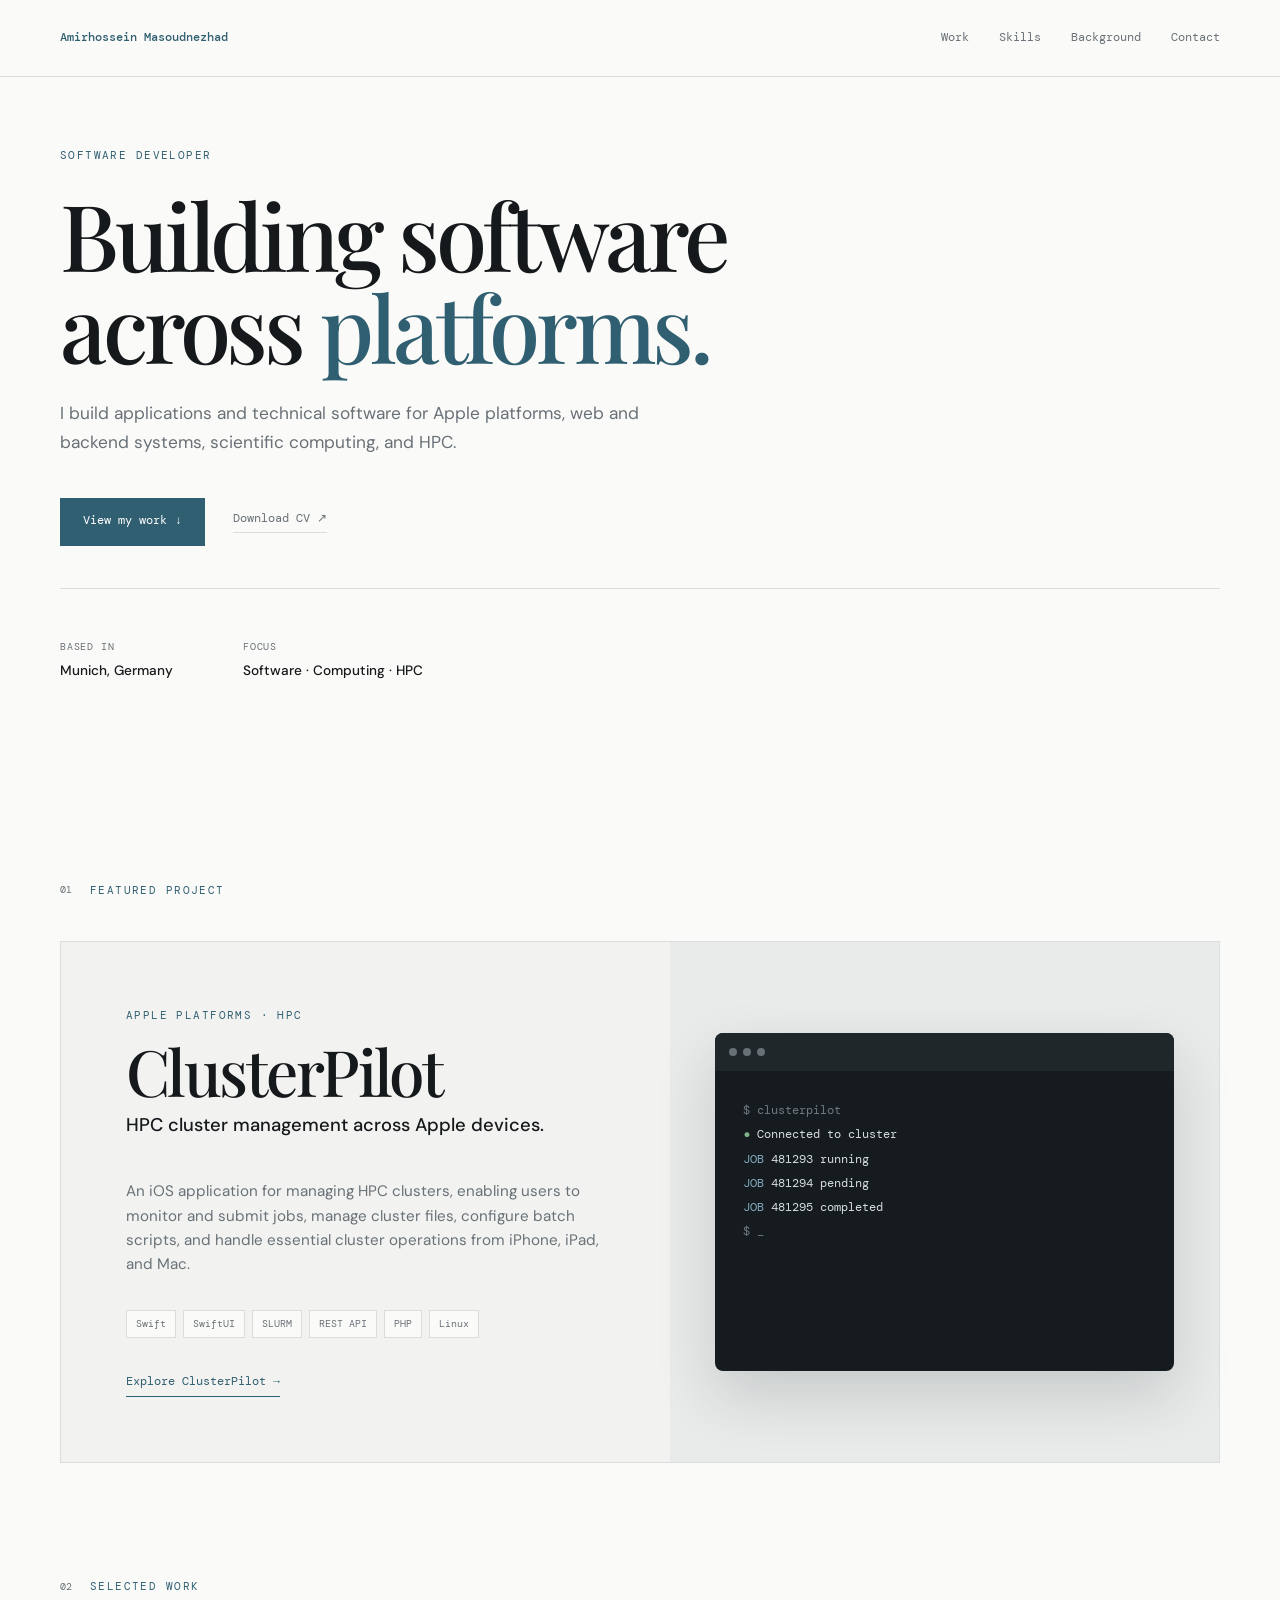
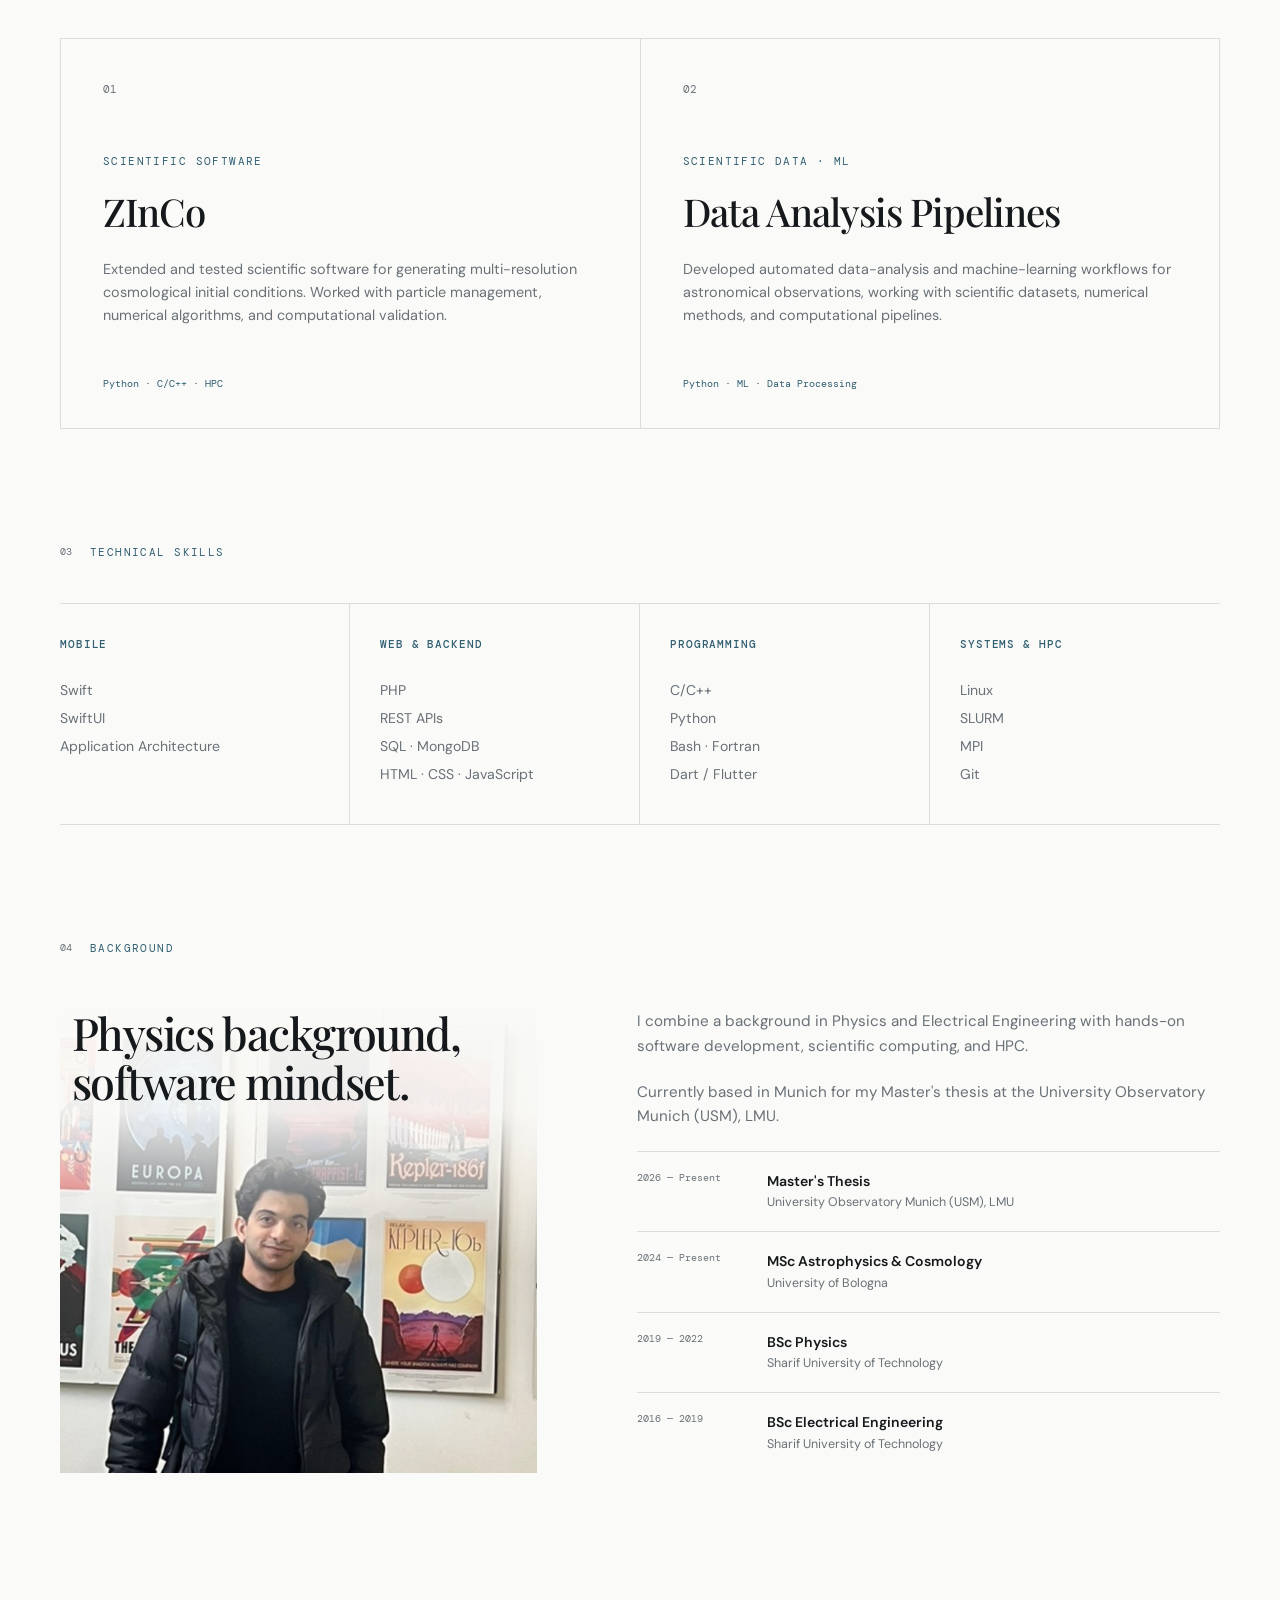
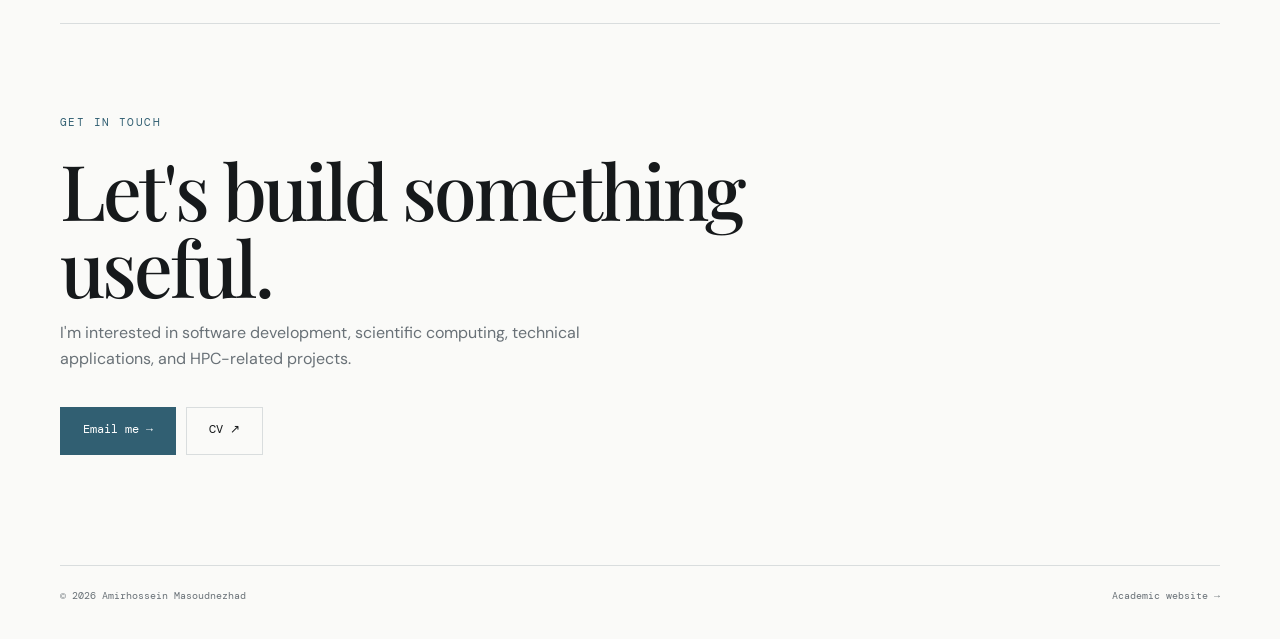
==== dev/index.html @ 4cfba71a "fixedDev" ====
<!doctype html>
<html lang="en">
  <head>
    <meta charset="UTF-8" />
    <meta name="viewport" content="width=device-width, initial-scale=1.0" />

    <meta
      name="description"
      content="Amirhossein Masoudnezhad — Software Developer"
    />

    <title>Amirhossein Masoudnezhad — Software Developer</title>

    <link rel="stylesheet" href="style.css" />
  </head>

  <body>
    <!-- NAVIGATION -->
    <header>
      <nav class="container nav">
        <a href="./" class="name">Amirhossein Masoudnezhad</a>

        <div class="nav-links">
          <a href="#work">Work</a>
          <a href="#skills">Skills</a>
          <a href="#background">Background</a>
          <a href="#contact">Contact</a>
        </div>
      </nav>
    </header>

    <main>
      <!-- HERO -->
      <section class="hero container">
        <div class="hero-content">
          <p class="eyebrow">SOFTWARE DEVELOPER</p>

          <h1>
            Building software<br />
            across <span>platforms.</span>
          </h1>

          <p class="hero-intro">
            I build applications and technical software for Apple platforms, web
            and backend systems, scientific computing, and HPC.
          </p>

          <div class="hero-links">
            <a class="button primary" href="#work">
              View my work <span>↓</span>
            </a>

            <a class="text-link" href="cv.pdf" target="_blank">
              Download CV ↗
            </a>
          </div>
        </div>

        <div class="hero-meta">
          <div>
            <span>Based in</span>
            <strong>Munich, Germany</strong>
          </div>

          <div>
            <span>Focus</span>
            <strong>Software · Computing · HPC</strong>
          </div>
        </div>
      </section>

      <!-- FEATURED PROJECT -->
      <section id="work" class="featured container">
        <div class="section-label">
          <span>01</span>
          <p>FEATURED PROJECT</p>
        </div>

        <div class="featured-card">
          <div class="featured-content">
            <p class="project-type">APPLE PLATFORMS · HPC</p>

            <h2>ClusterPilot</h2>

            <h3>HPC cluster management across Apple devices.</h3>

            <p>
              An iOS application for managing HPC clusters, enabling users to
              monitor and submit jobs, manage cluster files, configure batch
              scripts, and handle essential cluster operations from iPhone,
              iPad, and Mac.
            </p>

            <div class="tags">
              <span>Swift</span>
              <span>SwiftUI</span>
              <span>SLURM</span>
              <span>REST API</span>
              <span>PHP</span>
              <span>Linux</span>
            </div>

            <a class="project-link" href="/clusterpilot/">
              Explore ClusterPilot <span>→</span>
            </a>
          </div>

          <div class="featured-visual">
            <div class="terminal">
              <div class="terminal-bar">
                <span></span>
                <span></span>
                <span></span>
              </div>

              <div class="terminal-body">
                <div class="terminal-line muted">$ clusterpilot</div>

                <div class="terminal-line">
                  <span class="green">●</span>
                  Connected to cluster
                </div>

                <div class="terminal-line">
                  <span class="blue">JOB</span>
                  481293
                  <span class="muted">running</span>
                </div>

                <div class="terminal-line">
                  <span class="blue">JOB</span>
                  481294
                  <span class="muted">pending</span>
                </div>

                <div class="terminal-line">
                  <span class="blue">JOB</span>
                  481295
                  <span class="muted">completed</span>
                </div>

                <div class="terminal-line muted">$ _</div>
              </div>
            </div>
          </div>
        </div>
      </section>

      <!-- SELECTED WORK -->
      <section class="section container">
        <div class="section-label">
          <span>02</span>
          <p>SELECTED WORK</p>
        </div>

        <div class="work-grid">
          <article class="work-card">
            <div class="work-number">01</div>

            <p class="project-type">SCIENTIFIC SOFTWARE</p>

            <h2>ZInCo</h2>

            <p>
              Extended and tested scientific software for generating
              multi-resolution cosmological initial conditions. Worked with
              particle management, numerical algorithms, and computational
              validation.
            </p>

            <div class="card-footer">
              <span>Python · C/C++ · HPC</span>
            </div>
          </article>

          <article class="work-card">
            <div class="work-number">02</div>

            <p class="project-type">SCIENTIFIC DATA · ML</p>

            <h2>Data Analysis Pipelines</h2>

            <p>
              Developed automated data-analysis and machine-learning workflows
              for astronomical observations, working with scientific datasets,
              numerical methods, and computational pipelines.
            </p>

            <div class="card-footer">
              <span>Python · ML · Data Processing</span>
            </div>
          </article>
        </div>
      </section>

      <!-- SKILLS -->
      <section id="skills" class="section container">
        <div class="section-label">
          <span>03</span>
          <p>TECHNICAL SKILLS</p>
        </div>

        <div class="skills-grid">
          <div class="skill-group">
            <h3>Mobile</h3>
            <p>
              Swift<br />
              SwiftUI<br />
              Application Architecture
            </p>
          </div>

          <div class="skill-group">
            <h3>Web & Backend</h3>
            <p>
              PHP<br />
              REST APIs<br />
              SQL · MongoDB<br />
              HTML · CSS · JavaScript
            </p>
          </div>

          <div class="skill-group">
            <h3>Programming</h3>
            <p>
              C/C++<br />
              Python<br />
              Bash · Fortran<br />
              Dart / Flutter
            </p>
          </div>

          <div class="skill-group">
            <h3>Systems & HPC</h3>
            <p>
              Linux<br />
              SLURM<br />
              MPI<br />
              Git
            </p>
          </div>
        </div>
      </section>

      <!-- BACKGROUND -->
      <section id="background" class="section container">
        <div class="section-label">
          <span>04</span>
          <p>BACKGROUND</p>
        </div>

        <div class="background-grid">
          <div class="background-left">
            <h2>
              Physics background,<br />
              software mindset.
            </h2>
          </div>

          <div class="background-text">
            <p>
              I combine a background in Physics and Electrical Engineering with
              hands-on software development, scientific computing, and HPC.
            </p>

            <p>
              Currently based in Munich for my Master's thesis at the University
              Observatory Munich (USM), LMU.
            </p>

            <div class="education-line">
              <span>2026 — Present</span>
              <strong>Master's Thesis</strong>
              <small>University Observatory Munich (USM), LMU</small>
            </div>

            <div class="education-line">
              <span>2024 — Present</span>
              <strong>MSc Astrophysics & Cosmology</strong>
              <small>University of Bologna</small>
            </div>

            <div class="education-line">
              <span>2019 — 2022</span>
              <strong>BSc Physics</strong>
              <small>Sharif University of Technology</small>
            </div>

            <div class="education-line">
              <span>2016 — 2019</span>
              <strong>BSc Electrical Engineering</strong>
              <small>Sharif University of Technology</small>
            </div>
          </div>
        </div>
      </section>

      <!-- CONTACT -->
      <section id="contact" class="contact container">
        <p class="eyebrow">GET IN TOUCH</p>

        <h2>Let's build something useful.</h2>

        <p>
          I'm interested in software development, scientific computing,
          technical applications, and HPC-related projects.
        </p>

        <div class="contact-links">
          <a
            class="button primary"
            href="mailto:amirhos.masoudnezhad@studio.unibo.it"
          >
            Email me →
          </a>

          <a class="button secondary" href="cv.pdf" target="_blank"> CV ↗ </a>
        </div>
      </section>
    </main>

    <!-- FOOTER -->
    <footer class="container">
      <span>© 2026 Amirhossein Masoudnezhad</span>

      <a href="../">Academic website →</a>
    </footer>
  </body>
</html>
---- dev/style.css ----
@import url("https://fonts.googleapis.com/css2?family=DM+Mono:wght@400;500&family=DM+Sans:wght@400;500;600;700&family=Playfair+Display:wght@500;600&display=swap");

:root {
  --bg: #fafaf8;
  --surface: #f2f3f1;
  --text: #16191b;
  --muted: #697177;
  --line: #d9ddde;
  --accent: #315f72;
  --terminal: #151b1e;
  --terminal-text: #d7dee1;
  --max-width: 1160px;
}

* {
  box-sizing: border-box;
}

html {
  scroll-behavior: smooth;
}

body {
  margin: 0;
  background: var(--bg);
  color: var(--text);
  font-family: "DM Sans", sans-serif;
  line-height: 1.6;
}

a {
  color: inherit;
  text-decoration: none;
}

.container {
  width: min(calc(100% - 64px), var(--max-width));
  margin: 0 auto;
}

/* --------------------------------------------------
   NAVIGATION
-------------------------------------------------- */

header {
  position: sticky;
  top: 0;
  z-index: 1000;
  background: var(--bg);
  border-bottom: 1px solid var(--line);
}

.nav {
  height: 76px;
  display: flex;
  align-items: center;
}

.name {
  font-family: "DM Mono", monospace;
  font-size: 0.78rem;
  font-weight: 500;
  color: var(--accent);
}

.nav-links {
  display: flex;
  gap: 30px;
  margin-left: auto;
}

.nav-links a {
  font-family: "DM Mono", monospace;
  font-size: 0.72rem;
  color: var(--muted);
  transition: color 0.2s ease;
}

.nav-links a:hover {
  color: var(--accent);
}

/* --------------------------------------------------
   HERO
-------------------------------------------------- */

.hero {
  min-height: 690px;
  display: flex;
  flex-direction: column;
  justify-content: center;
  padding-top: 70px;
  padding-bottom: 85px;
}

.hero-content {
  max-width: 900px;
}

.eyebrow,
.project-type,
.section-label p {
  font-family: "DM Mono", monospace;
  font-size: 0.68rem;
  letter-spacing: 0.13em;
  color: var(--accent);
  margin: 0;
}

.hero h1 {
  margin: 24px 0 28px;
  font-family: "Playfair Display", serif;
  font-size: clamp(4rem, 7.2vw, 6.7rem);
  line-height: 0.99;
  font-weight: 500;
  letter-spacing: -0.045em;
}

.hero h1 span {
  color: var(--accent);
}

.hero-intro {
  max-width: 620px;
  margin: 0;
  color: var(--muted);
  font-size: 1.08rem;
  line-height: 1.7;
}

.hero-links {
  display: flex;
  align-items: center;
  gap: 28px;
  margin-top: 40px;
}

.button {
  display: inline-flex;
  align-items: center;
  justify-content: center;
  min-height: 48px;
  padding: 0 22px;
  border: 1px solid var(--accent);
  font-family: "DM Mono", monospace;
  font-size: 0.72rem;
  transition:
    background 0.2s ease,
    color 0.2s ease,
    transform 0.2s ease;
}

.button span {
  margin-left: 8px;
}

.button:hover {
  transform: translateY(-2px);
}

.button.primary {
  background: var(--accent);
  color: white;
}

.button.primary:hover {
  background: var(--text);
  border-color: var(--text);
}

.button.secondary {
  border-color: var(--line);
}

.button.secondary:hover {
  border-color: var(--accent);
  color: var(--accent);
}

.text-link {
  font-family: "DM Mono", monospace;
  font-size: 0.72rem;
  color: var(--muted);
  border-bottom: 1px solid var(--line);
  padding-bottom: 4px;
}

.text-link:hover {
  color: var(--accent);
  border-color: var(--accent);
}

.hero-meta {
  display: flex;
  gap: 70px;
  margin-top: auto;
  padding-top: 50px;
  border-top: 1px solid var(--line);
}

.hero-meta div {
  display: flex;
  flex-direction: column;
  gap: 5px;
}

.hero-meta span {
  font-family: "DM Mono", monospace;
  font-size: 0.62rem;
  color: var(--muted);
  text-transform: uppercase;
  letter-spacing: 0.08em;
}

.hero-meta strong {
  font-size: 0.85rem;
  font-weight: 500;
}

/* --------------------------------------------------
   SECTIONS
-------------------------------------------------- */

.section,
.featured {
  padding-top: 115px;
}

.section-label {
  display: flex;
  align-items: center;
  gap: 18px;
  margin-bottom: 42px;
}

.section-label span {
  font-family: "DM Mono", monospace;
  font-size: 0.65rem;
  color: var(--muted);
}

.section-label p {
  margin: 0;
}

/* --------------------------------------------------
   FEATURED PROJECT
-------------------------------------------------- */

.featured-card {
  display: grid;
  grid-template-columns: 1fr 0.9fr;
  min-height: 520px;
  background: var(--surface);
  border: 1px solid var(--line);
}

.featured-content {
  padding: 65px;
  display: flex;
  flex-direction: column;
  align-items: flex-start;
}

.featured-content h2 {
  margin: 14px 0 8px;
  font-family: "Playfair Display", serif;
  font-size: 4rem;
  line-height: 1;
  font-weight: 500;
  letter-spacing: -0.04em;
}

.featured-content h3 {
  margin: 0 0 24px;
  font-size: 1.15rem;
  font-weight: 500;
}

.featured-content > p:not(.project-type) {
  max-width: 500px;
  color: var(--muted);
  font-size: 0.95rem;
}

.tags {
  display: flex;
  flex-wrap: wrap;
  gap: 7px;
  margin-top: 18px;
}

.tags span {
  padding: 5px 9px;
  border: 1px solid var(--line);
  background: var(--bg);
  font-family: "DM Mono", monospace;
  font-size: 0.62rem;
  color: var(--muted);
}

.project-link {
  margin-top: auto;
  padding-top: 35px;
  color: var(--accent);
  font-family: "DM Mono", monospace;
  font-size: 0.72rem;
  border-bottom: 1px solid var(--accent);
  padding-bottom: 5px;
}

.featured-visual {
  display: flex;
  align-items: center;
  justify-content: center;
  padding: 45px;
  background: #e9ebea;
}

.terminal {
  width: 100%;
  max-width: 460px;
  overflow: hidden;
  background: var(--terminal);
  border-radius: 8px;
  box-shadow: 0 25px 60px rgba(20, 30, 35, 0.16);
}

.terminal-bar {
  height: 38px;
  display: flex;
  align-items: center;
  gap: 6px;
  padding: 0 14px;
  background: #20272a;
}

.terminal-bar span {
  width: 8px;
  height: 8px;
  border-radius: 50%;
  background: #667075;
}

.terminal-body {
  padding: 28px;
  min-height: 300px;
  font-family: "DM Mono", monospace;
  font-size: 0.72rem;
  line-height: 2.1;
  color: var(--terminal-text);
}

.terminal-line {
  white-space: nowrap;
}

.terminal-line.muted {
  color: #6f7b80;
}

.green {
  color: #7fb48b;
}

.blue {
  color: #82aabb;
}

/* --------------------------------------------------
   SELECTED WORK
-------------------------------------------------- */

.work-grid {
  display: grid;
  grid-template-columns: 1fr 1fr;
  border-top: 1px solid var(--line);
  border-left: 1px solid var(--line);
}

.work-card {
  position: relative;
  min-height: 390px;
  padding: 42px;
  border-right: 1px solid var(--line);
  border-bottom: 1px solid var(--line);
}

.work-number {
  margin-bottom: 55px;
  font-family: "DM Mono", monospace;
  font-size: 0.7rem;
  color: var(--muted);
}

.work-card h2 {
  margin: 10px 0 16px;
  font-family: "Playfair Display", serif;
  font-size: 2.4rem;
  font-weight: 500;
  letter-spacing: -0.025em;
}

.work-card > p:not(.project-type) {
  max-width: 500px;
  color: var(--muted);
  font-size: 0.9rem;
}

.card-footer {
  position: absolute;
  bottom: 36px;
  left: 42px;
  font-family: "DM Mono", monospace;
  font-size: 0.62rem;
  color: var(--accent);
}

/* --------------------------------------------------
   SKILLS
-------------------------------------------------- */

.skills-grid {
  display: grid;
  grid-template-columns: repeat(4, 1fr);
  border-top: 1px solid var(--line);
  border-bottom: 1px solid var(--line);
}

.skill-group {
  min-height: 220px;
  padding: 32px 30px;
  border-right: 1px solid var(--line);
}

.skill-group:first-child {
  padding-left: 0;
}

.skill-group:last-child {
  border-right: none;
  padding-right: 0;
}

.skill-group h3 {
  margin: 0 0 22px;
  font-family: "DM Mono", monospace;
  font-size: 0.7rem;
  font-weight: 500;
  text-transform: uppercase;
  letter-spacing: 0.08em;
  color: var(--accent);
}

.skill-group p {
  margin: 0;
  color: var(--muted);
  font-size: 0.88rem;
  line-height: 2;
}

/* --------------------------------------------------
   BACKGROUND
-------------------------------------------------- */

.background-grid {
  display: grid;
  grid-template-columns: 0.9fr 1.1fr;
  gap: 100px;
  padding-top: 10px;
  align-items: stretch;
}

.background-grid h2 {
  margin: 0;
  font-family: "Playfair Display", serif;
  font-size: 3.3rem;
  line-height: 1.08;
  font-weight: 500;
  letter-spacing: -0.035em;
}

.background-text > p {
  margin: 0 0 22px;
  color: var(--muted);
  font-size: 0.95rem;
}

.education-line {
  display: grid;
  grid-template-columns: 110px 1fr;
  column-gap: 20px;
  row-gap: 1px;
  padding: 18px 0;
  border-top: 1px solid var(--line);
}

.education-line span {
  grid-row: span 2;
  font-family: "DM Mono", monospace;
  font-size: 0.62rem;
  color: var(--muted);
}

.education-line strong {
  font-size: 0.88rem;
  font-weight: 600;
}

.education-line small {
  color: var(--muted);
  font-size: 0.78rem;
}

.background-left {
  position: relative;
  min-height: 0;

  display: flex;
  align-items: flex-start;

  overflow: hidden;

  background-image: url("images/profile.JPG");
  background-size: cover;
  background-position: center;
}

.background-left::before {
  content: "";
  position: absolute;
  inset: 0;
  background: linear-gradient(
    to bottom,
    rgba(250, 250, 248, 0.97) 0%,
    rgba(250, 250, 248, 0.92) 22%,
    rgba(250, 250, 248, 0.08) 55%,
    /* rgba(250, 250, 248, 0.25) 62%, */ /* rgba(250, 250, 248, 0.05) 78%, */
    rgba(250, 250, 248, 0) 100%
  );
  z-index: 1;
}

.background-left h2 {
  position: relative;
  z-index: 2;

  margin: 0;
  padding: 0 12px;

  font-family: "Playfair Display", serif;
  font-size: 2.8rem;
  line-height: 1.08;
  font-weight: 500;
  letter-spacing: -0.035em;
}

/* --------------------------------------------------
   CONTACT
-------------------------------------------------- */

.contact {
  margin-top: 150px;
  padding-top: 90px;
  padding-bottom: 110px;
  border-top: 1px solid var(--line);
}

.contact h2 {
  max-width: 700px;
  margin: 20px 0 16px;
  font-family: "Playfair Display", serif;
  font-size: clamp(3rem, 6vw, 5.2rem);
  line-height: 1;
  font-weight: 500;
  letter-spacing: -0.04em;
}

.contact > p:not(.eyebrow) {
  max-width: 520px;
  color: var(--muted);
}

.contact-links {
  display: flex;
  gap: 10px;
  margin-top: 35px;
}

/* --------------------------------------------------
   FOOTER
-------------------------------------------------- */

footer {
  display: flex;
  justify-content: space-between;
  padding-top: 22px;
  padding-bottom: 35px;
  border-top: 1px solid var(--line);
  font-family: "DM Mono", monospace;
  font-size: 0.62rem;
  color: var(--muted);
}

footer a:hover {
  color: var(--accent);
}

/* --------------------------------------------------
   RESPONSIVE
-------------------------------------------------- */

@media (max-width: 850px) {
  .container {
    width: min(calc(100% - 36px), var(--max-width));
  }

  .nav {
    gap: 20px;
  }

  .nav-links {
    gap: 18px;
  }

  .hero {
    min-height: 620px;
    padding-top: 60px;
  }

  .hero h1 {
    font-size: clamp(3.3rem, 14vw, 5.5rem);
  }

  .hero-meta {
    flex-direction: column;
    gap: 20px;
  }

  .featured-card {
    grid-template-columns: 1fr;
  }

  .featured-content {
    padding: 40px;
  }

  .featured-content h2 {
    font-size: 3.2rem;
  }

  .featured-visual {
    min-height: 360px;
  }

  .work-grid {
    grid-template-columns: 1fr;
  }

  .skills-grid {
    grid-template-columns: 1fr 1fr;
  }

  .background-grid {
    grid-template-columns: 1fr;
    gap: 50px;
  }
}

@media (max-width: 550px) {
  .container {
    width: min(calc(100% - 30px), var(--max-width));
  }

  .nav {
    height: 68px;
  }

  .name {
    font-size: 0.68rem;
  }

  .nav-links {
    gap: 12px;
  }

  .nav-links a {
    font-size: 0.62rem;
  }

  .hero {
    min-height: 600px;
  }

  .hero-links {
    flex-direction: column;
    align-items: flex-start;
  }

  .featured-content {
    padding: 30px;
  }

  .featured-visual {
    padding: 25px;
  }

  .work-card {
    min-height: 350px;
    padding: 30px;
  }

  .card-footer {
    left: 30px;
  }

  .skills-grid {
    grid-template-columns: 1fr;
  }

  .skill-group {
    min-height: auto;
  }

  .background-grid h2 {
    font-size: 2.6rem;
  }

  .contact-links {
    flex-direction: column;
    align-items: flex-start;
  }

  footer {
    flex-direction: column;
    gap: 8px;
  }
}
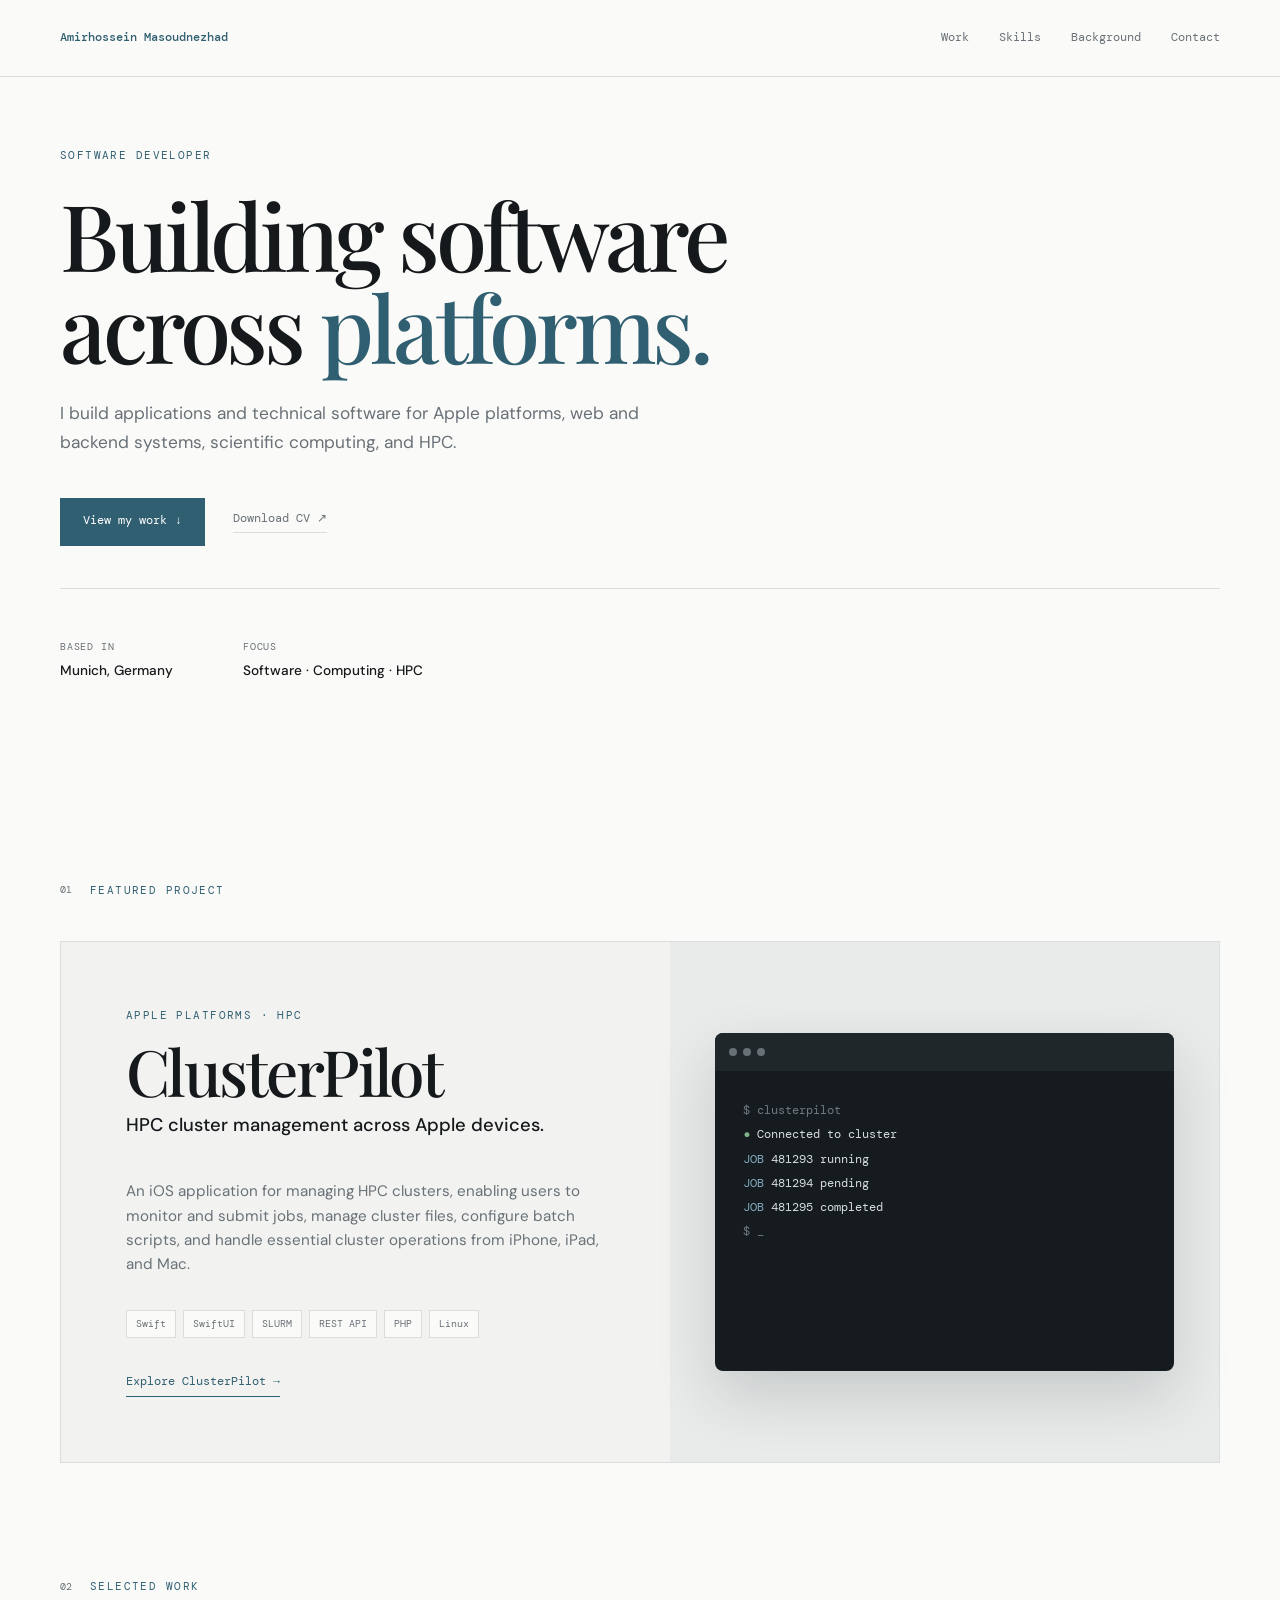
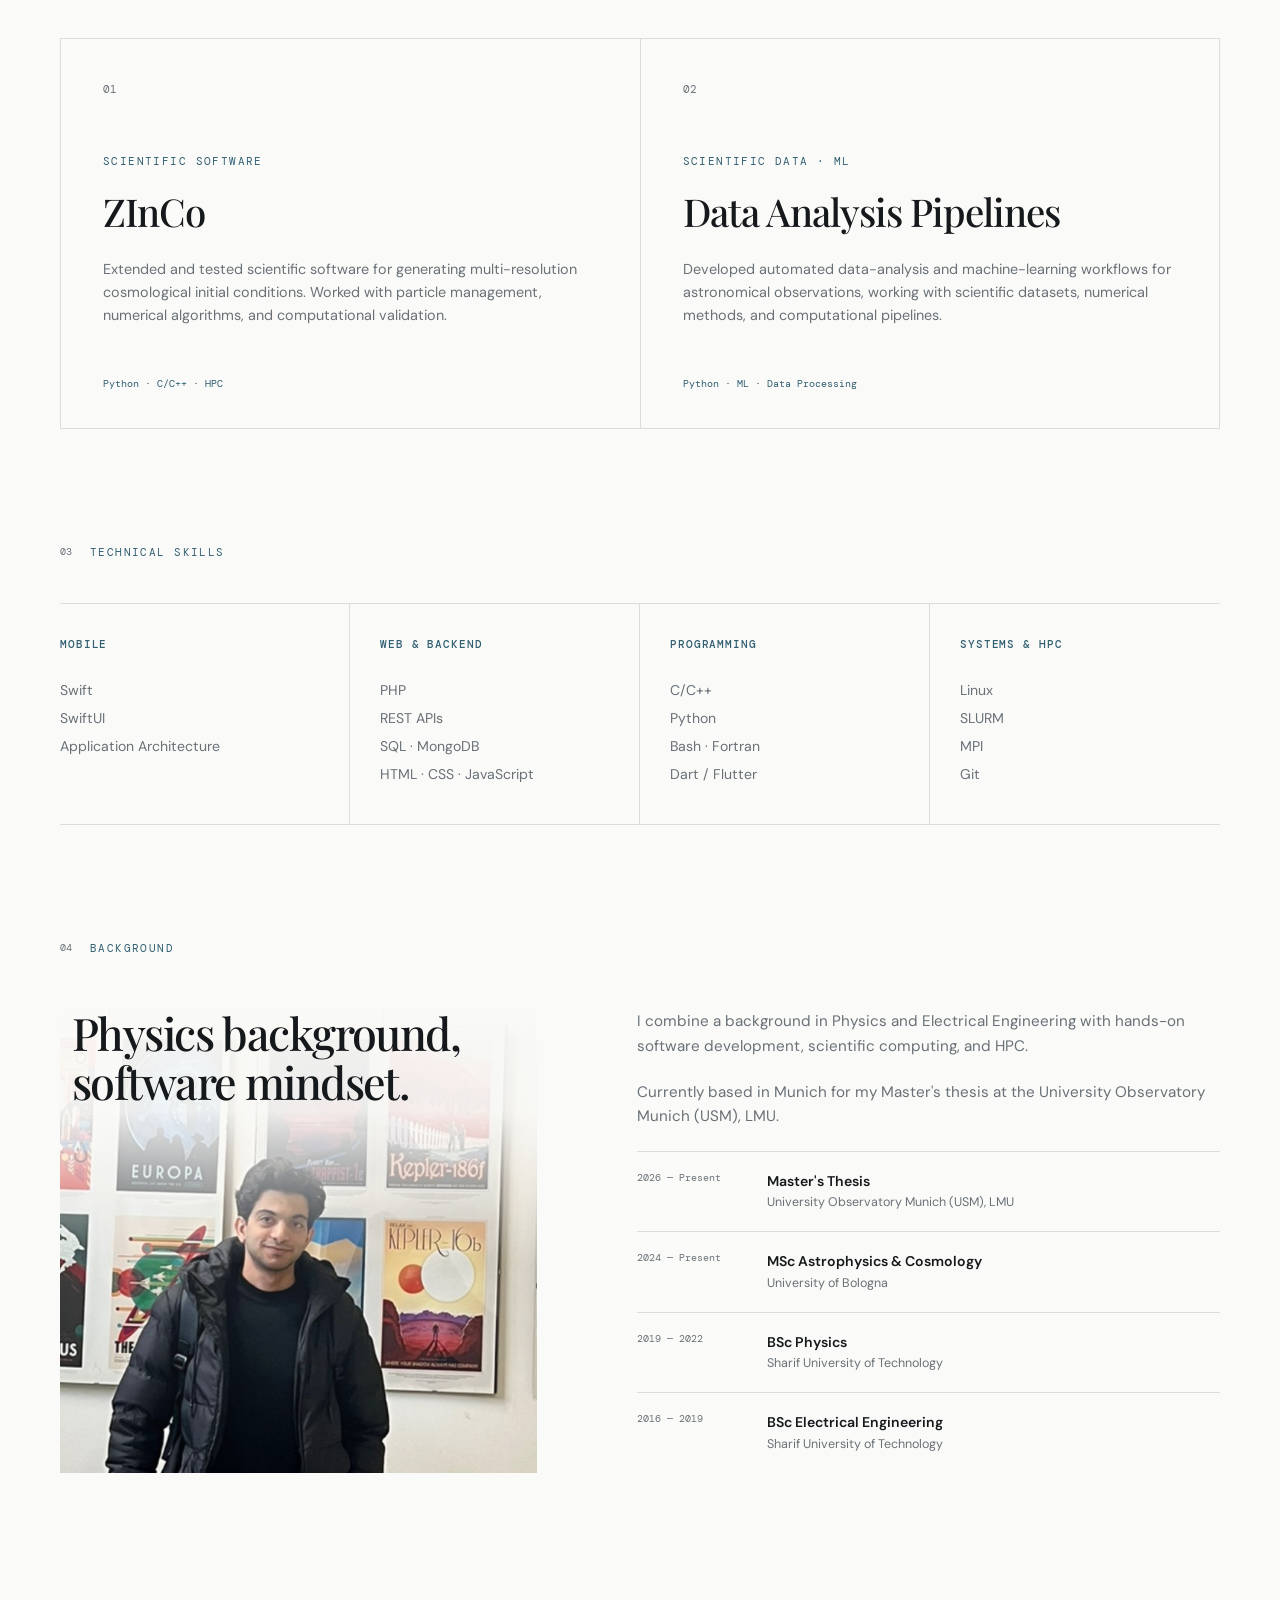
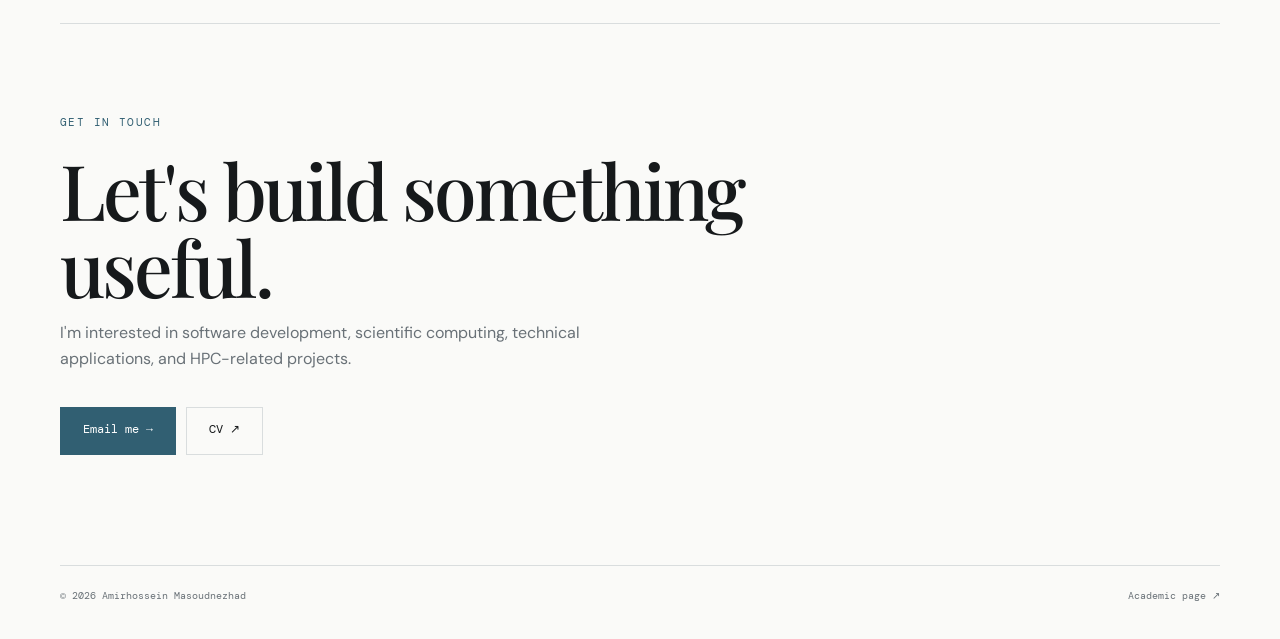
==== commit 3d173243: "fixedP" ====
--- a/dev/index.html
+++ b/dev/index.html
@@ -12,6 +12,7 @@
     <title>Amirhossein Masoudnezhad — Software Developer</title>
 
     <link rel="stylesheet" href="style.css" />
+    <link rel="icon" type="image/png" href="images/icon.png" />
   </head>
 
   <body>
@@ -100,7 +101,7 @@
               <span>Linux</span>
             </div>
 
-            <a class="project-link" href="/clusterpilot/">
+            <a class="project-link" href="./cp/">
               Explore ClusterPilot <span>→</span>
             </a>
           </div>
@@ -323,7 +324,7 @@
     <footer class="container">
       <span>© 2026 Amirhossein Masoudnezhad</span>
 
-      <a href="../">Academic website →</a>
+      <a href="../">Academic page ↗</a>
     </footer>
   </body>
 </html>
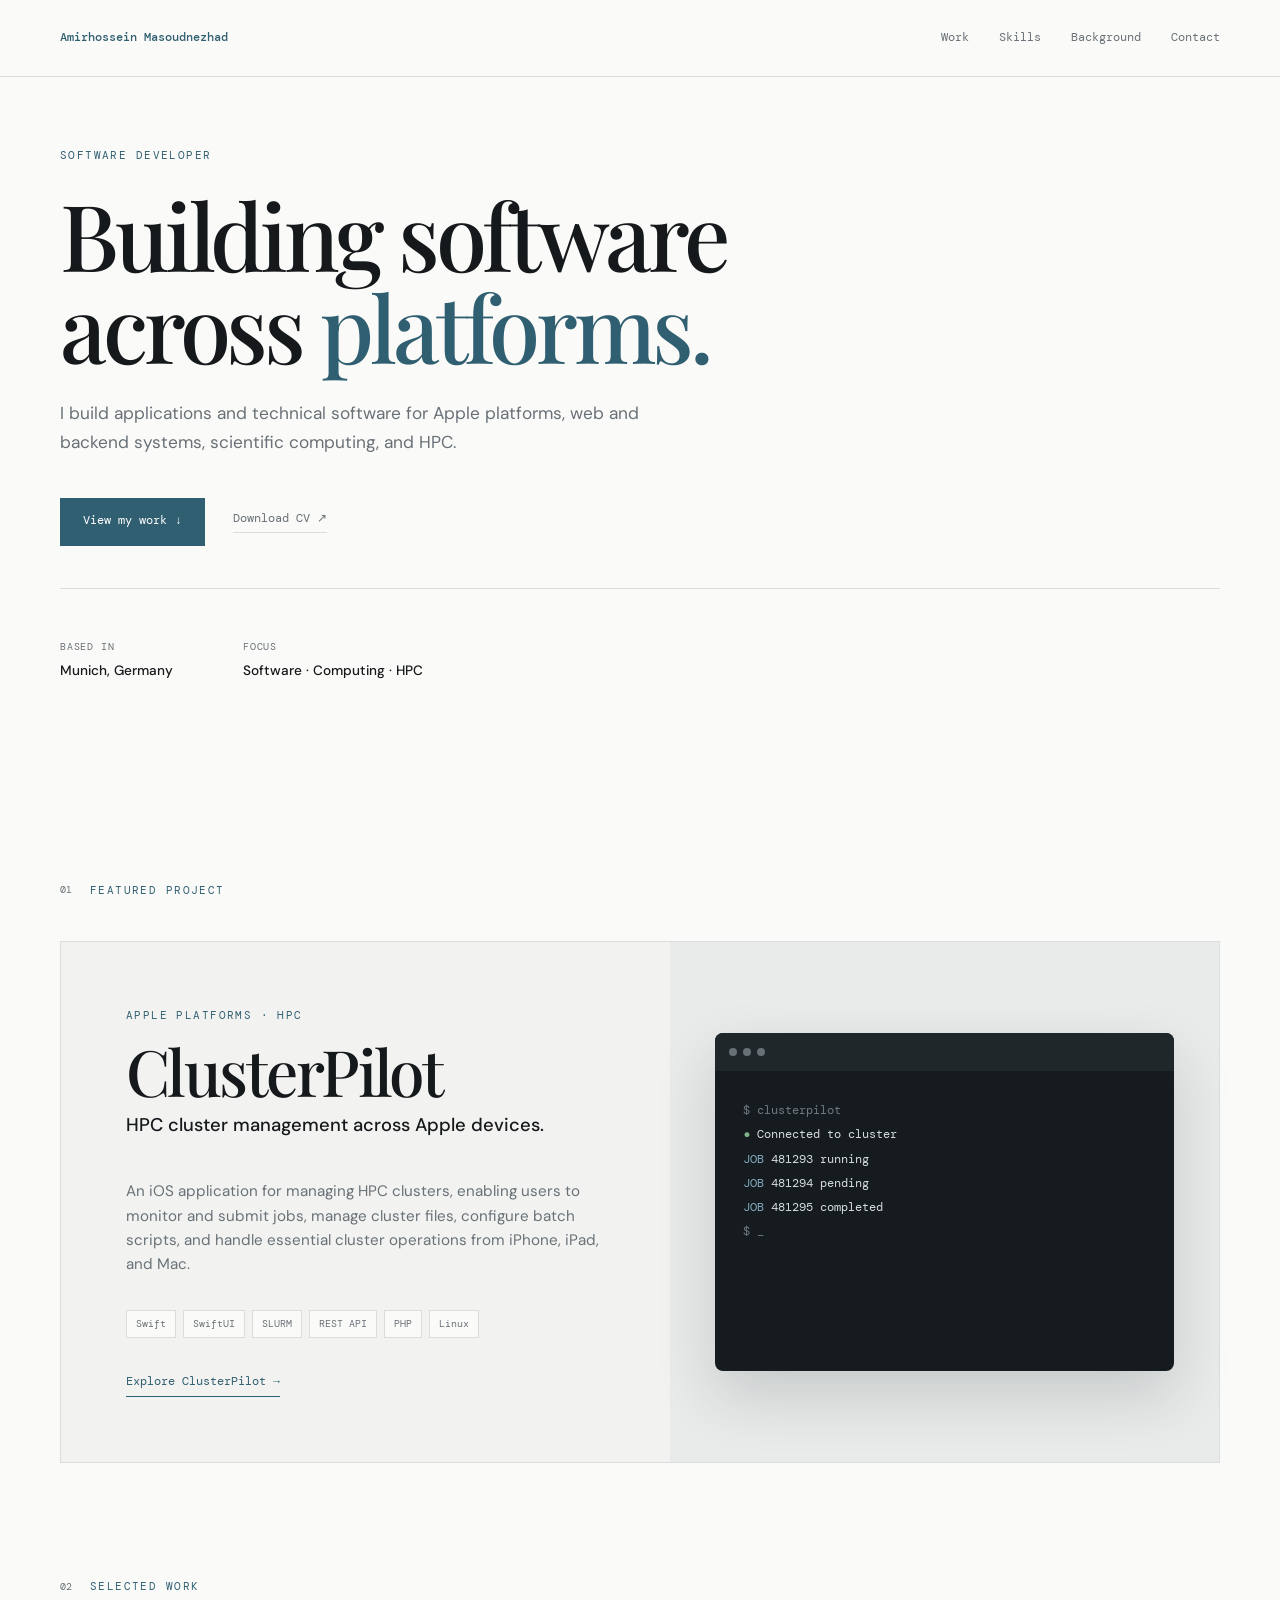
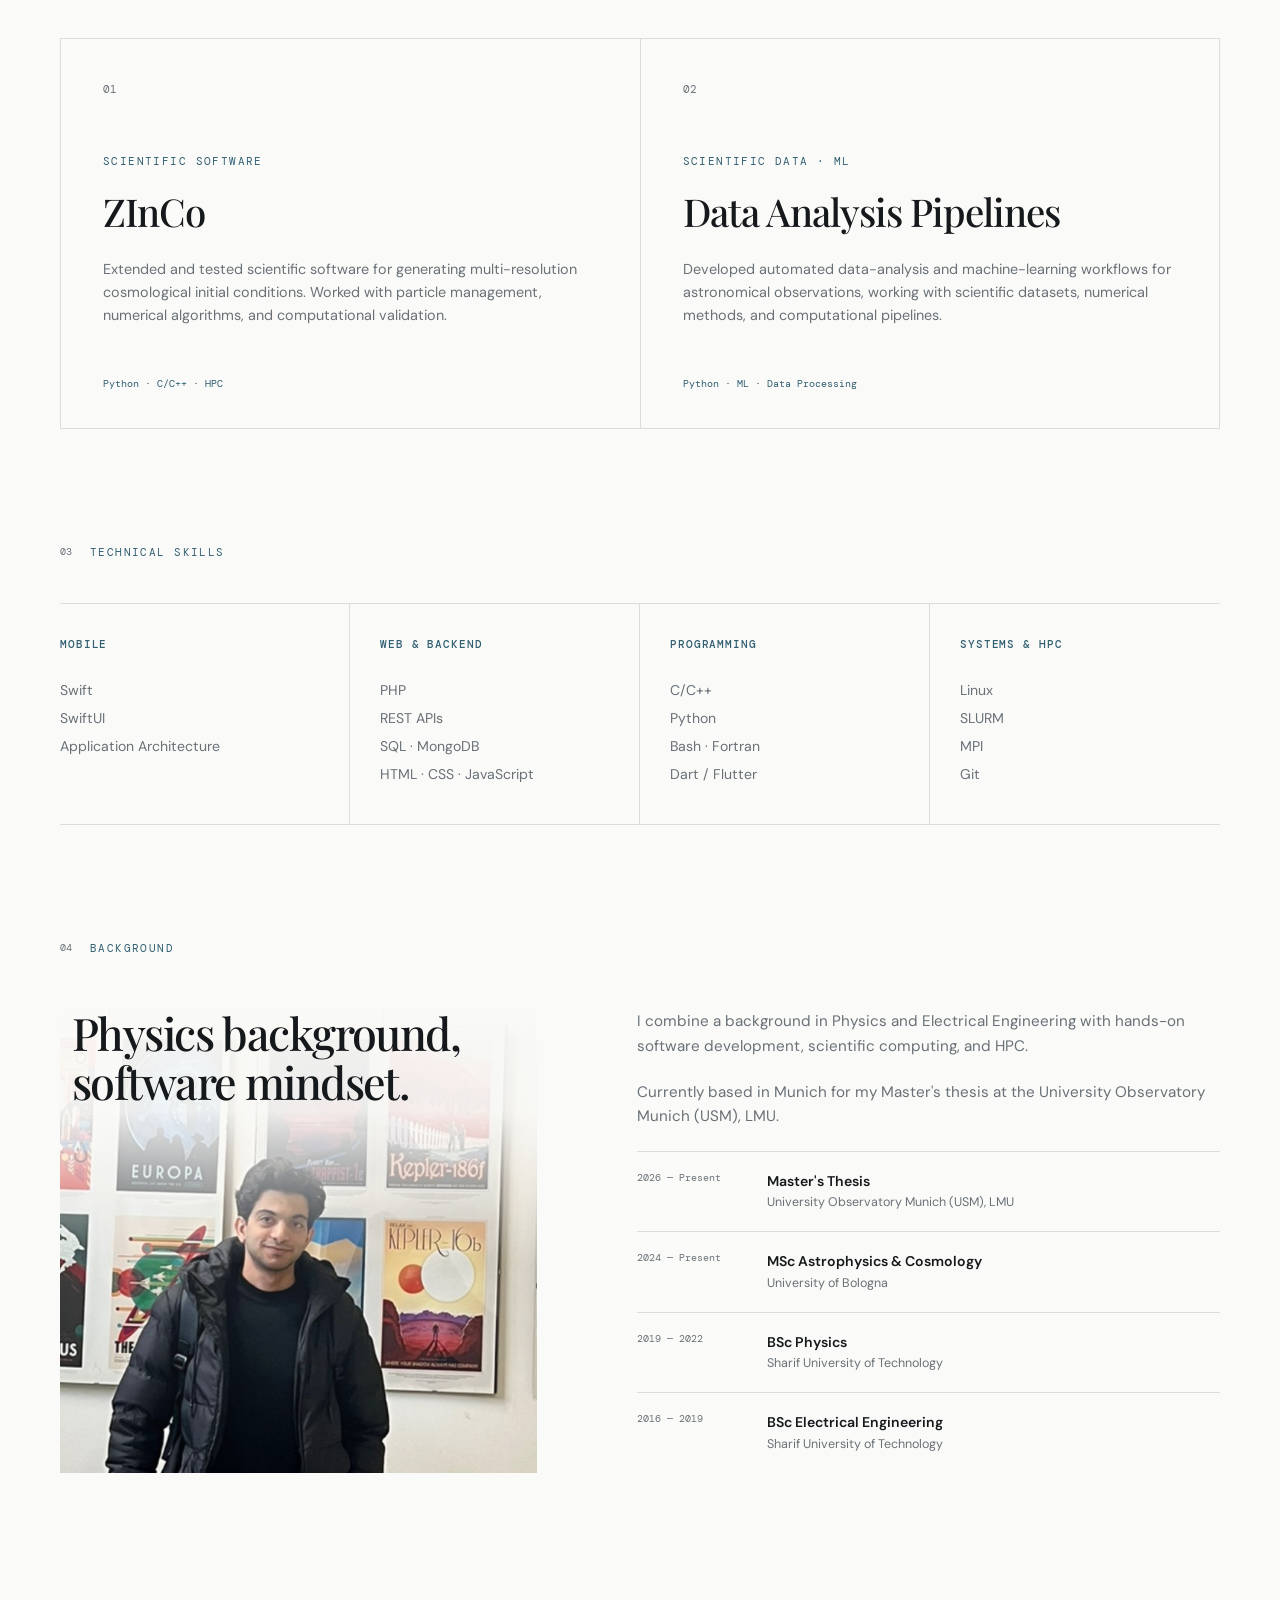
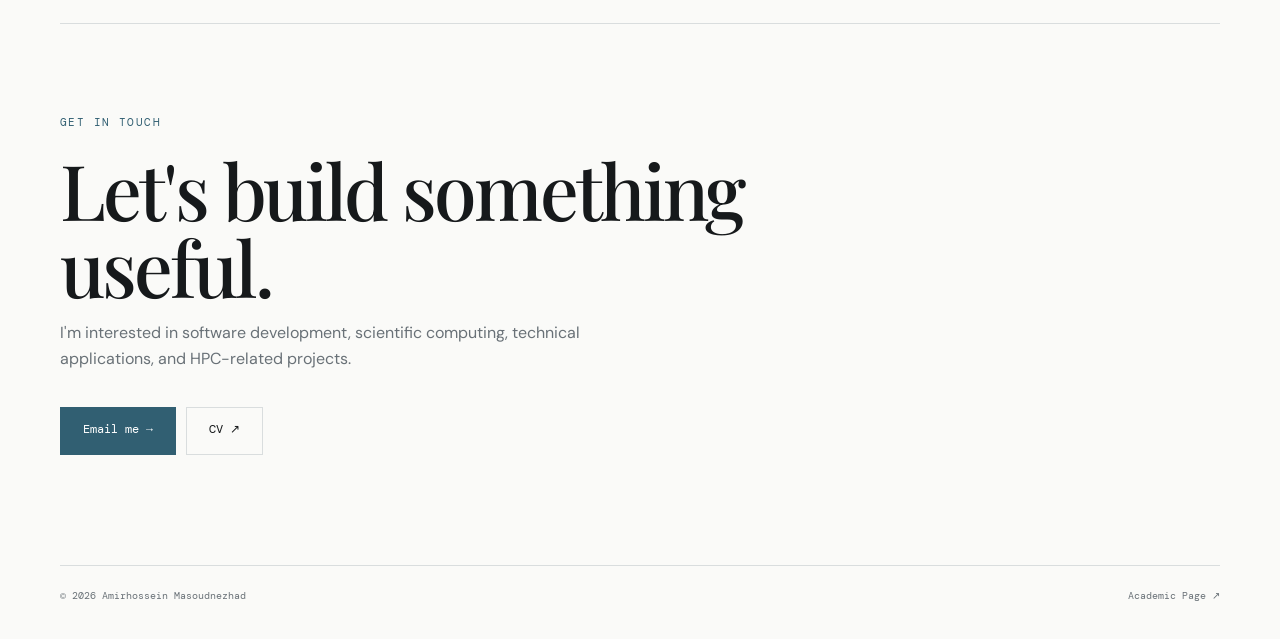
==== commit 247e8110: "fixedfinal" ====
--- a/dev/index.html
+++ b/dev/index.html
@@ -324,7 +324,7 @@
     <footer class="container">
       <span>© 2026 Amirhossein Masoudnezhad</span>
 
-      <a href="../">Academic page ↗</a>
+      <a href="../">Academic Page ↗</a>
     </footer>
   </body>
 </html>
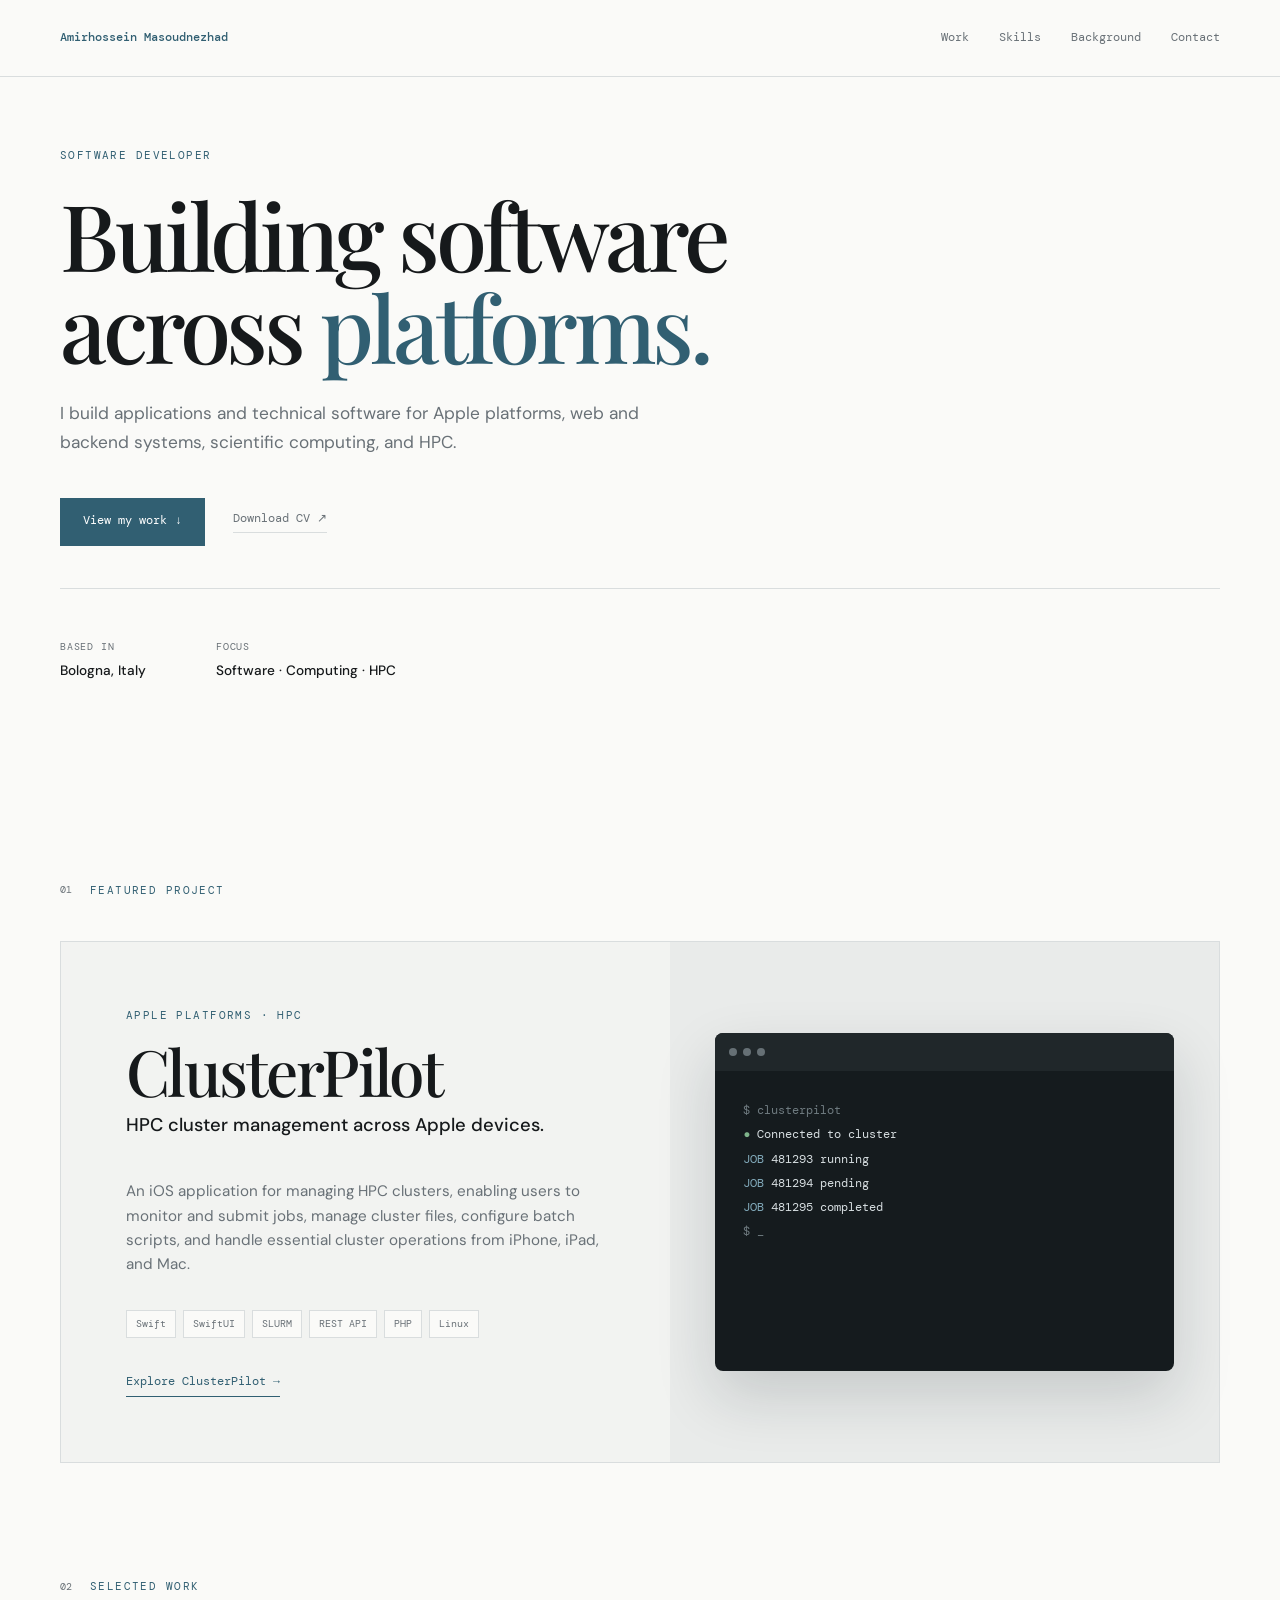
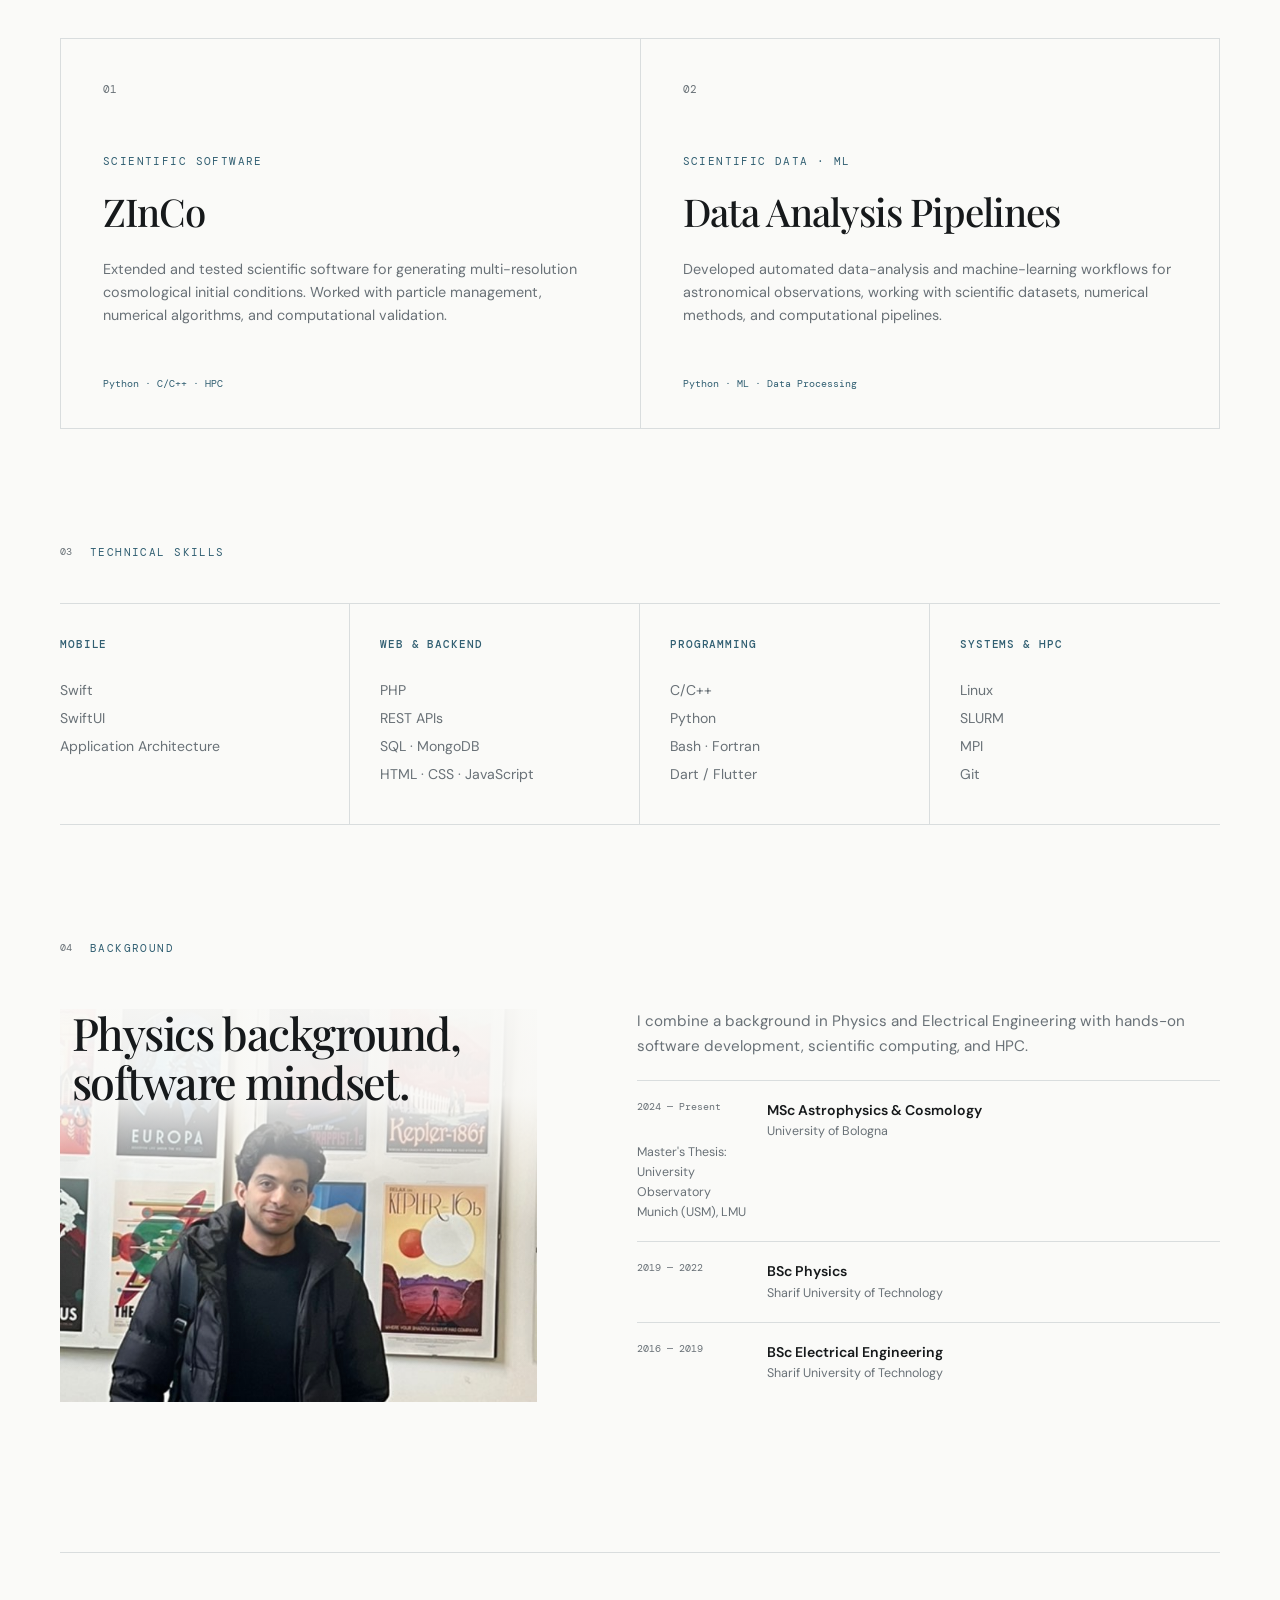
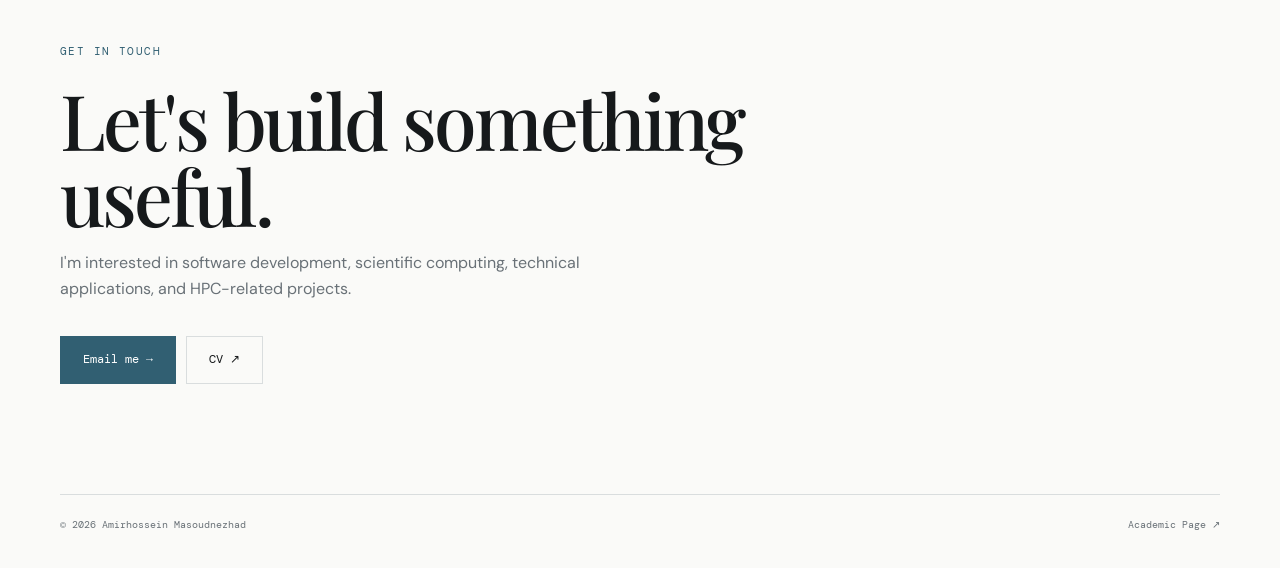
==== commit 3c77db39: "loc fixed 0.1" ====
--- a/dev/index.html
+++ b/dev/index.html
@@ -60,7 +60,7 @@
         <div class="hero-meta">
           <div>
             <span>Based in</span>
-            <strong>Munich, Germany</strong>
+            <strong>Bologna, Italy</strong>
           </div>
 
           <div>
@@ -101,7 +101,7 @@
               <span>Linux</span>
             </div>
 
-            <a class="project-link" href="./cp/">
+            <a class="project-link" target="_blank" href="./cp/">
               Explore ClusterPilot <span>→</span>
             </a>
           </div>
@@ -264,21 +264,14 @@
               hands-on software development, scientific computing, and HPC.
             </p>
 
-            <p>
-              Currently based in Munich for my Master's thesis at the University
-              Observatory Munich (USM), LMU.
-            </p>
-
-            <div class="education-line">
-              <span>2026 — Present</span>
-              <strong>Master's Thesis</strong>
-              <small>University Observatory Munich (USM), LMU</small>
-            </div>
-
             <div class="education-line">
               <span>2024 — Present</span>
               <strong>MSc Astrophysics & Cosmology</strong>
               <small>University of Bologna</small>
+              <small
+                >Master's Thesis: University Observatory Munich (USM),
+                LMU</small
+              >
             </div>
 
             <div class="education-line">
@@ -324,7 +317,7 @@
     <footer class="container">
       <span>© 2026 Amirhossein Masoudnezhad</span>
 
-      <a href="../">Academic Page ↗</a>
+      <a target="_blank" href="../">Academic Page ↗</a>
     </footer>
   </body>
 </html>
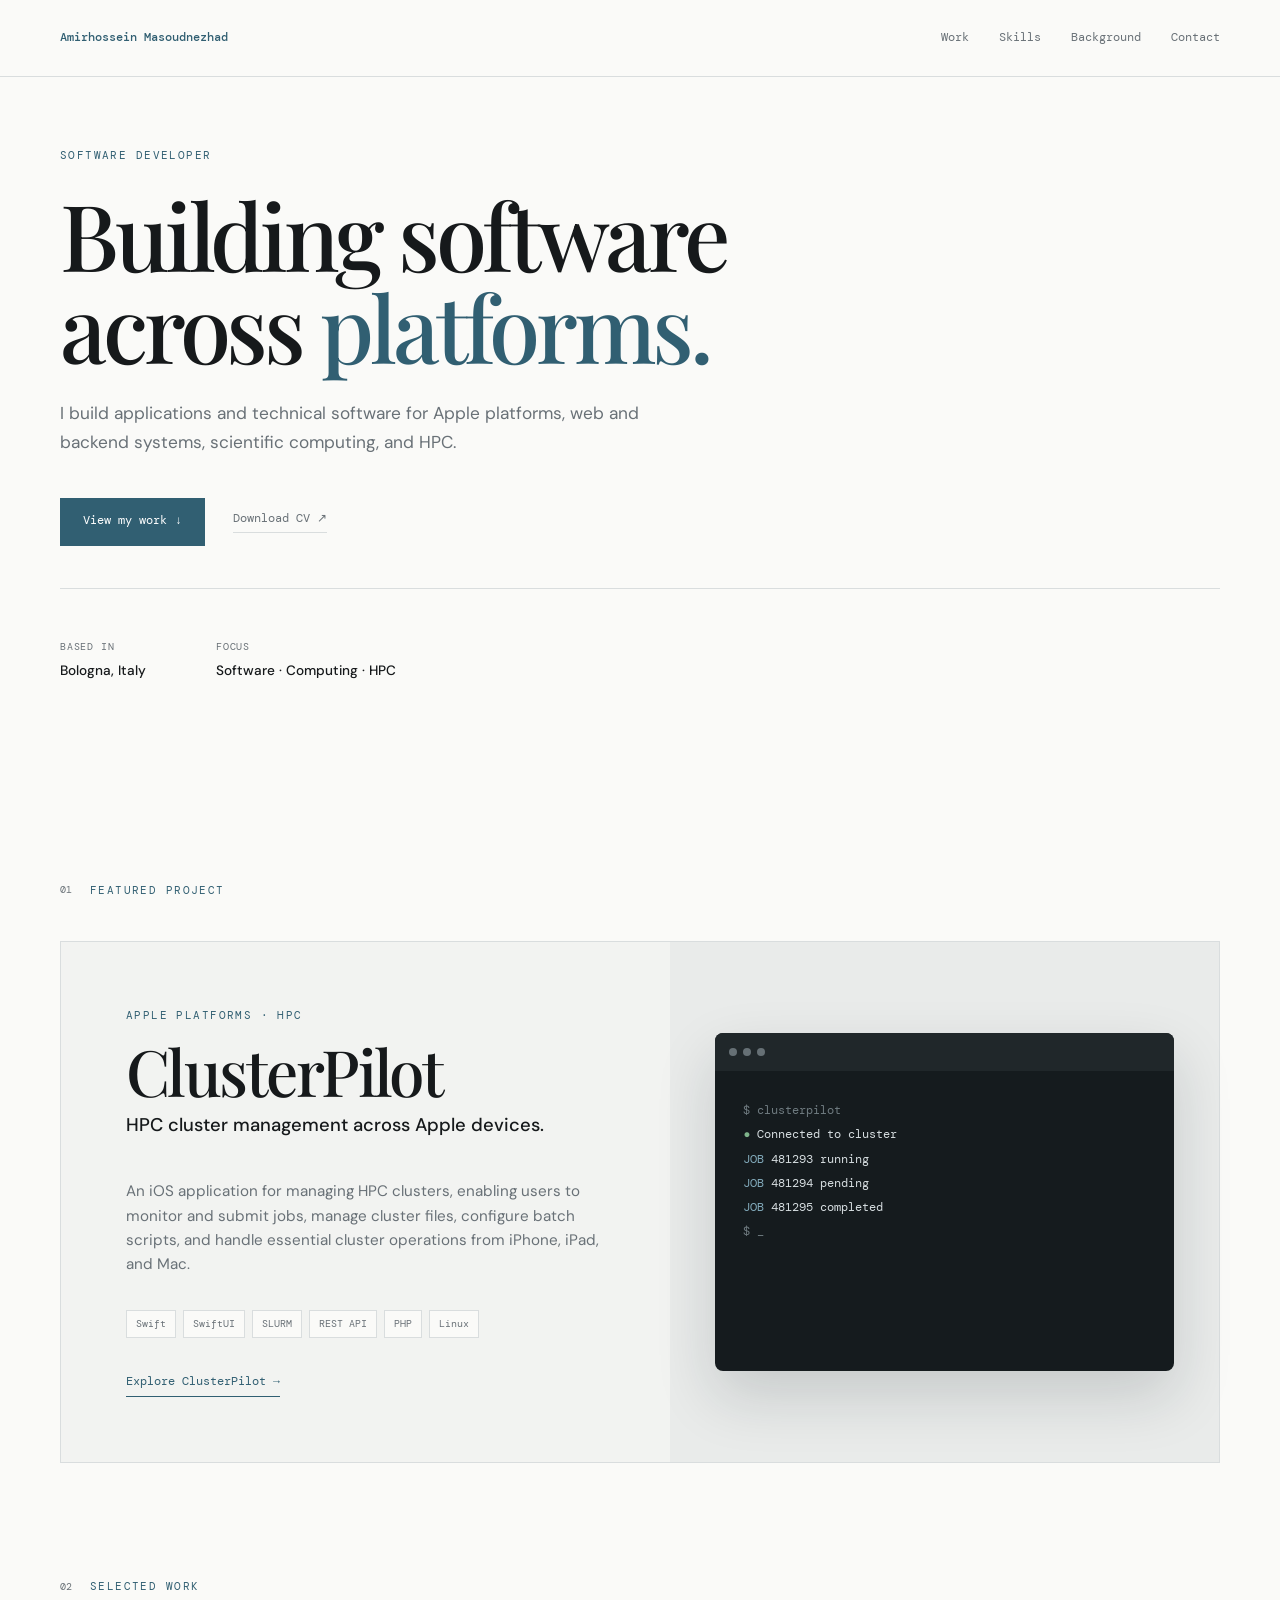
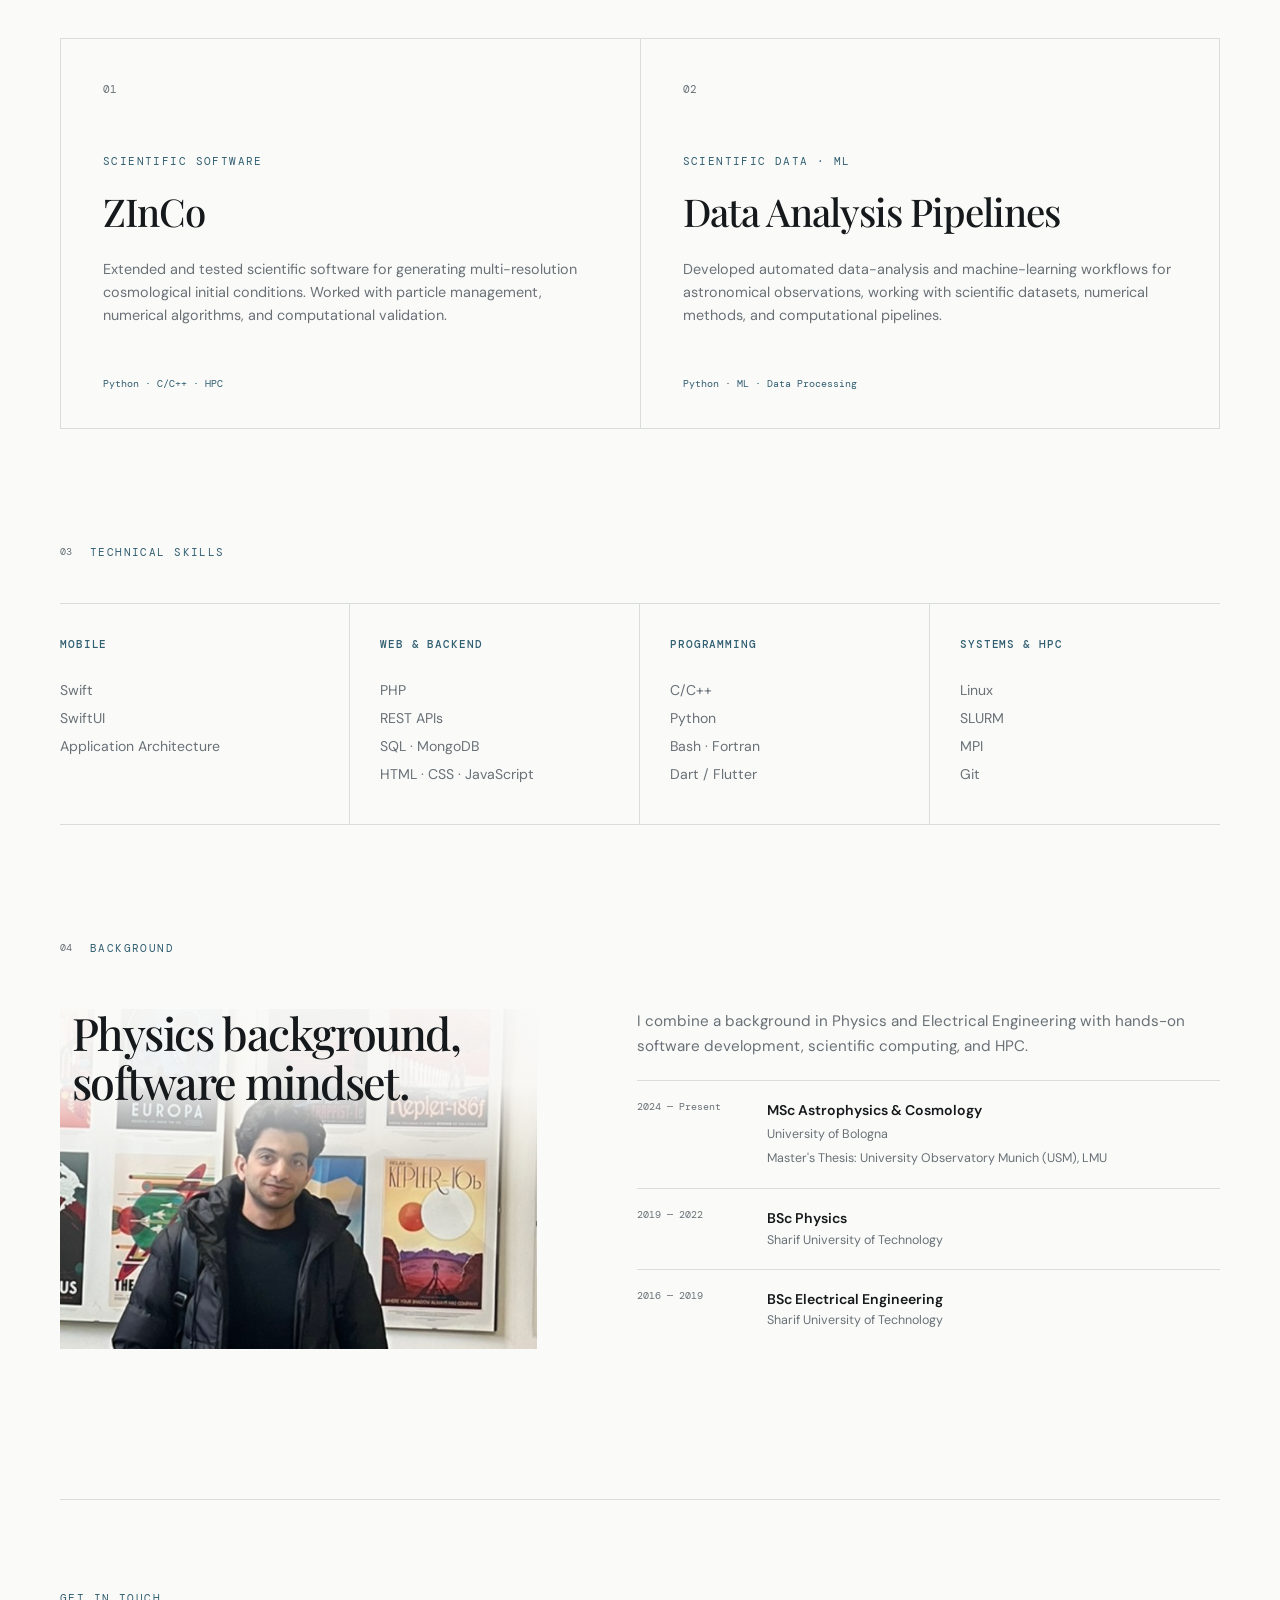
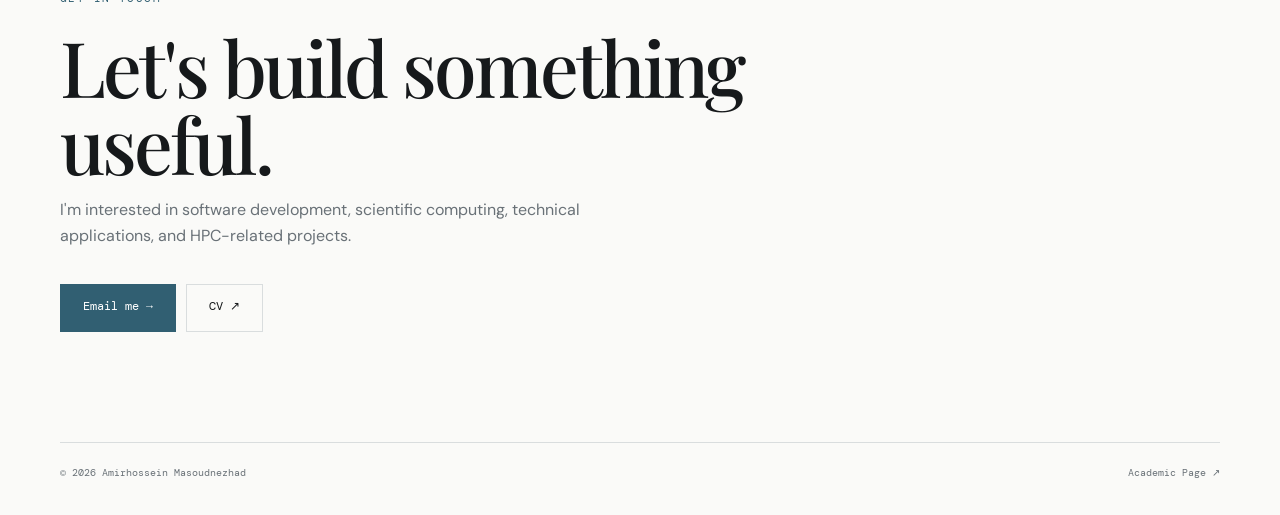
==== commit 6e4ae798: "loc fixed 0.2" ====
--- a/dev/index.html
+++ b/dev/index.html
@@ -266,12 +266,14 @@
 
             <div class="education-line">
               <span>2024 — Present</span>
-              <strong>MSc Astrophysics & Cosmology</strong>
-              <small>University of Bologna</small>
-              <small
-                >Master's Thesis: University Observatory Munich (USM),
-                LMU</small
-              >
+              <div class="education-details">
+                <strong>MSc Astrophysics & Cosmology</strong>
+                <small>University of Bologna</small>
+                <small
+                  >Master's Thesis: University Observatory Munich (USM),
+                  LMU</small
+                >
+              </div>
             </div>
 
             <div class="education-line">
--- a/dev/style.css
+++ b/dev/style.css
@@ -736,3 +736,9 @@
     gap: 8px;
   }
 }
+
+.education-details {
+  display: flex;
+  flex-direction: column;
+  gap: 4px;
+}
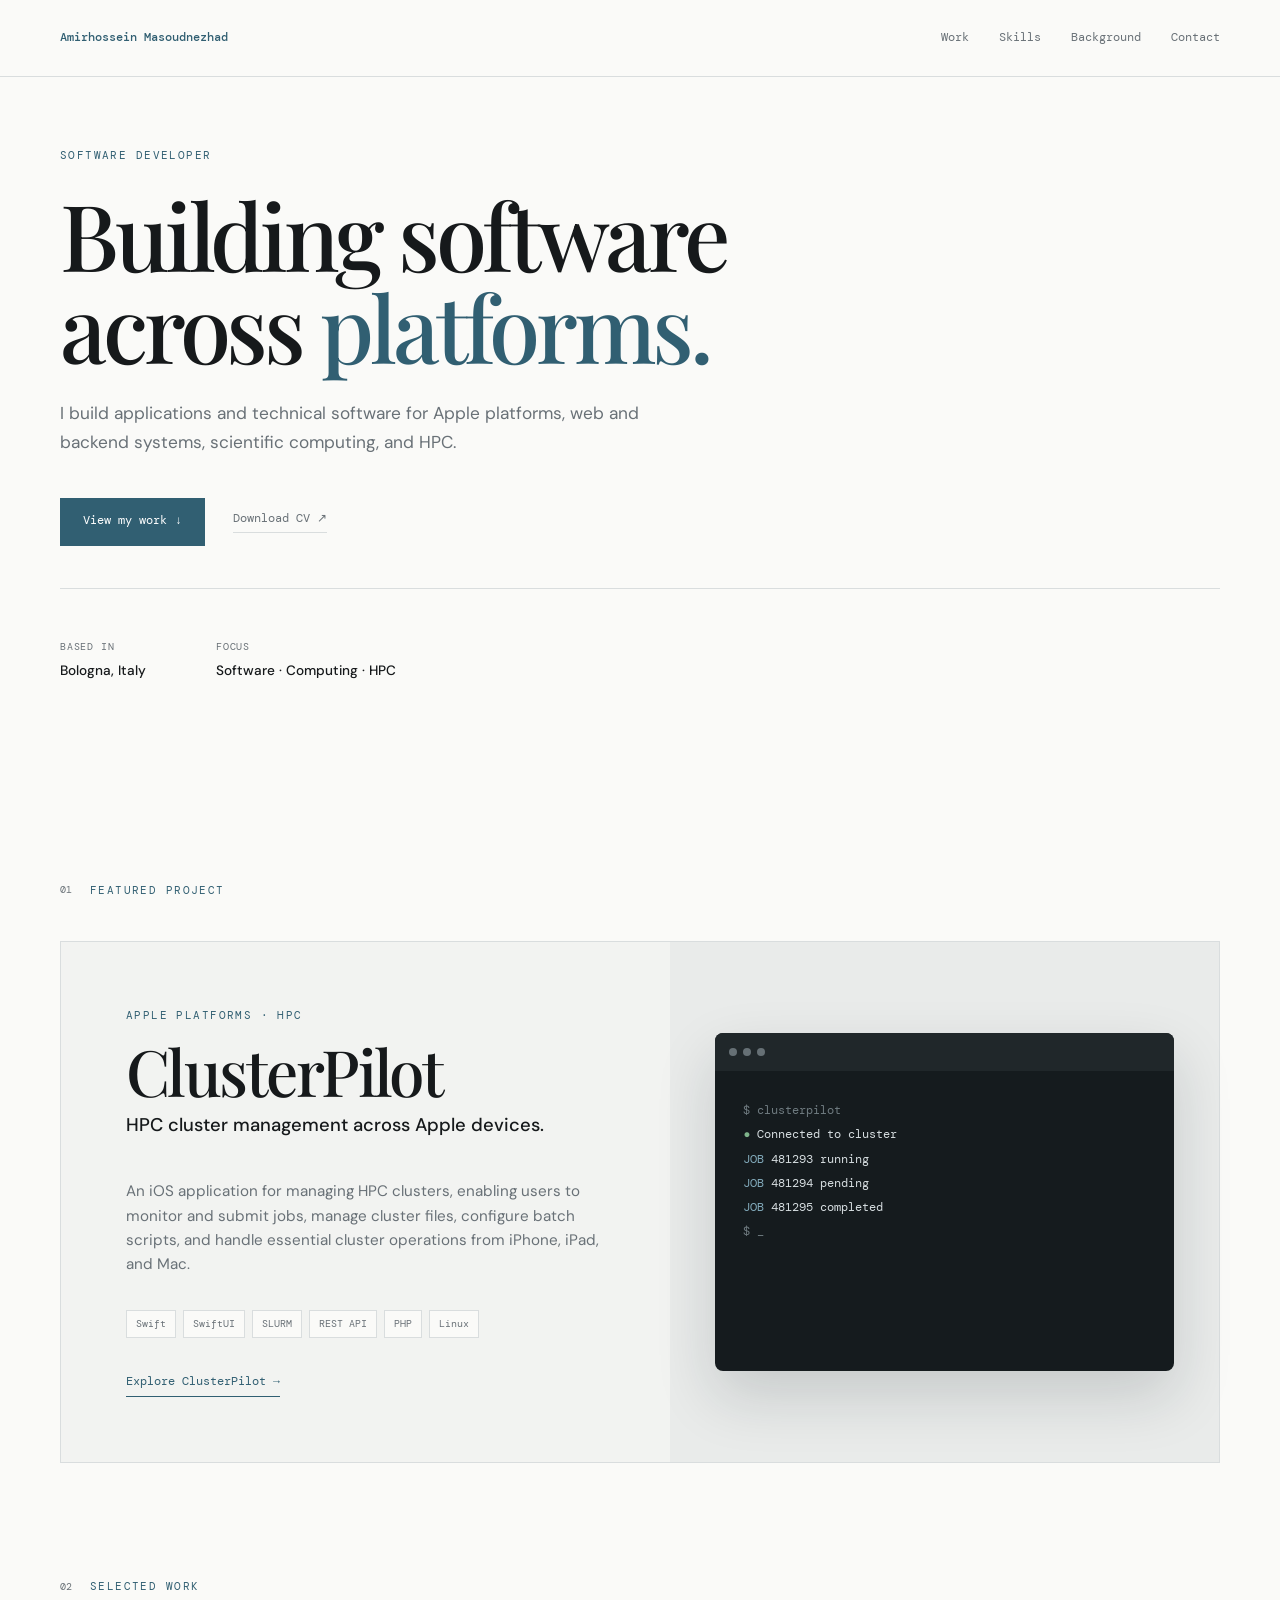
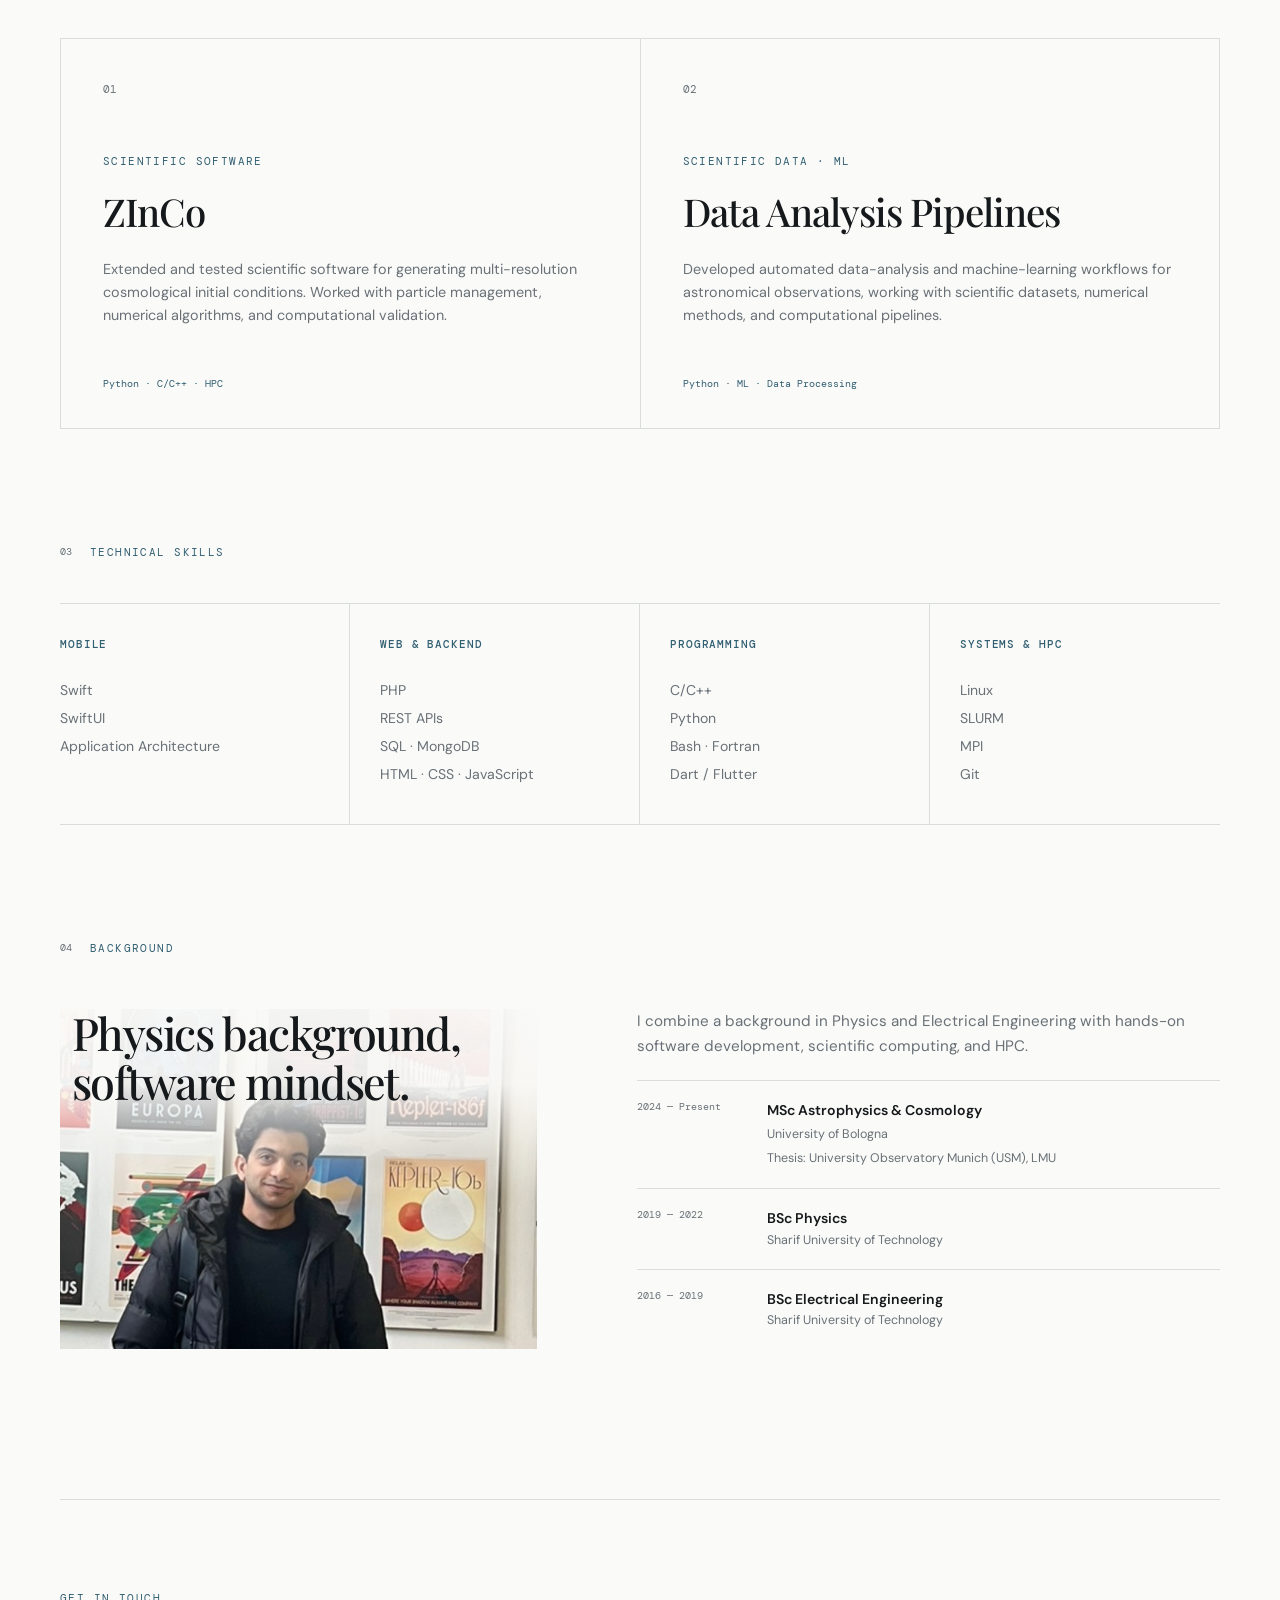
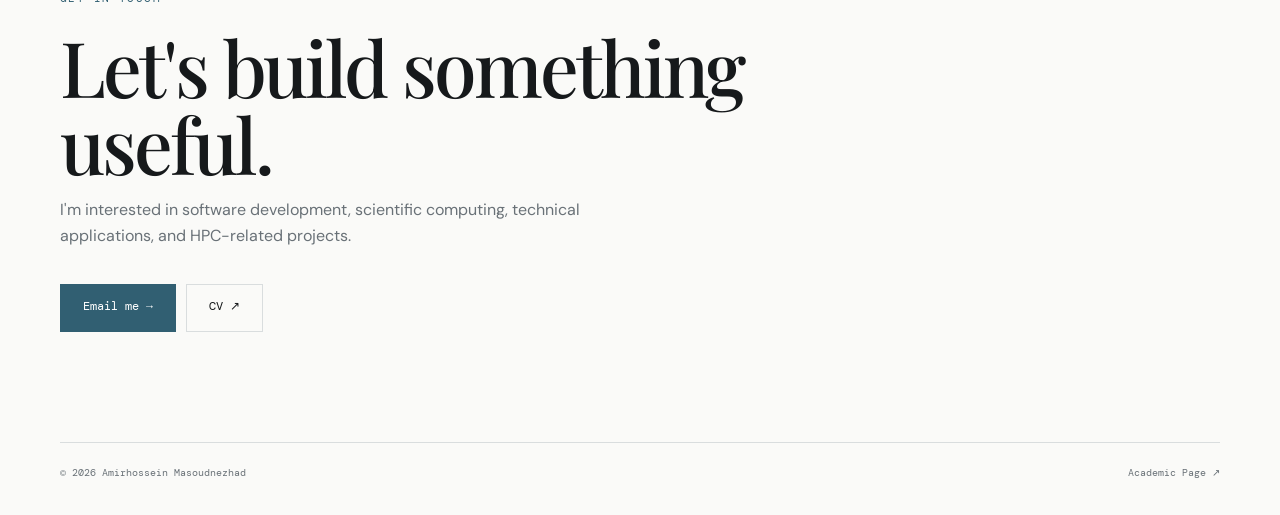
==== commit 757f5d7f: "loc fixed 0.3" ====
--- a/dev/index.html
+++ b/dev/index.html
@@ -269,10 +269,7 @@
               <div class="education-details">
                 <strong>MSc Astrophysics & Cosmology</strong>
                 <small>University of Bologna</small>
-                <small
-                  >Master's Thesis: University Observatory Munich (USM),
-                  LMU</small
-                >
+                <small>Thesis: University Observatory Munich (USM), LMU</small>
               </div>
             </div>
 
